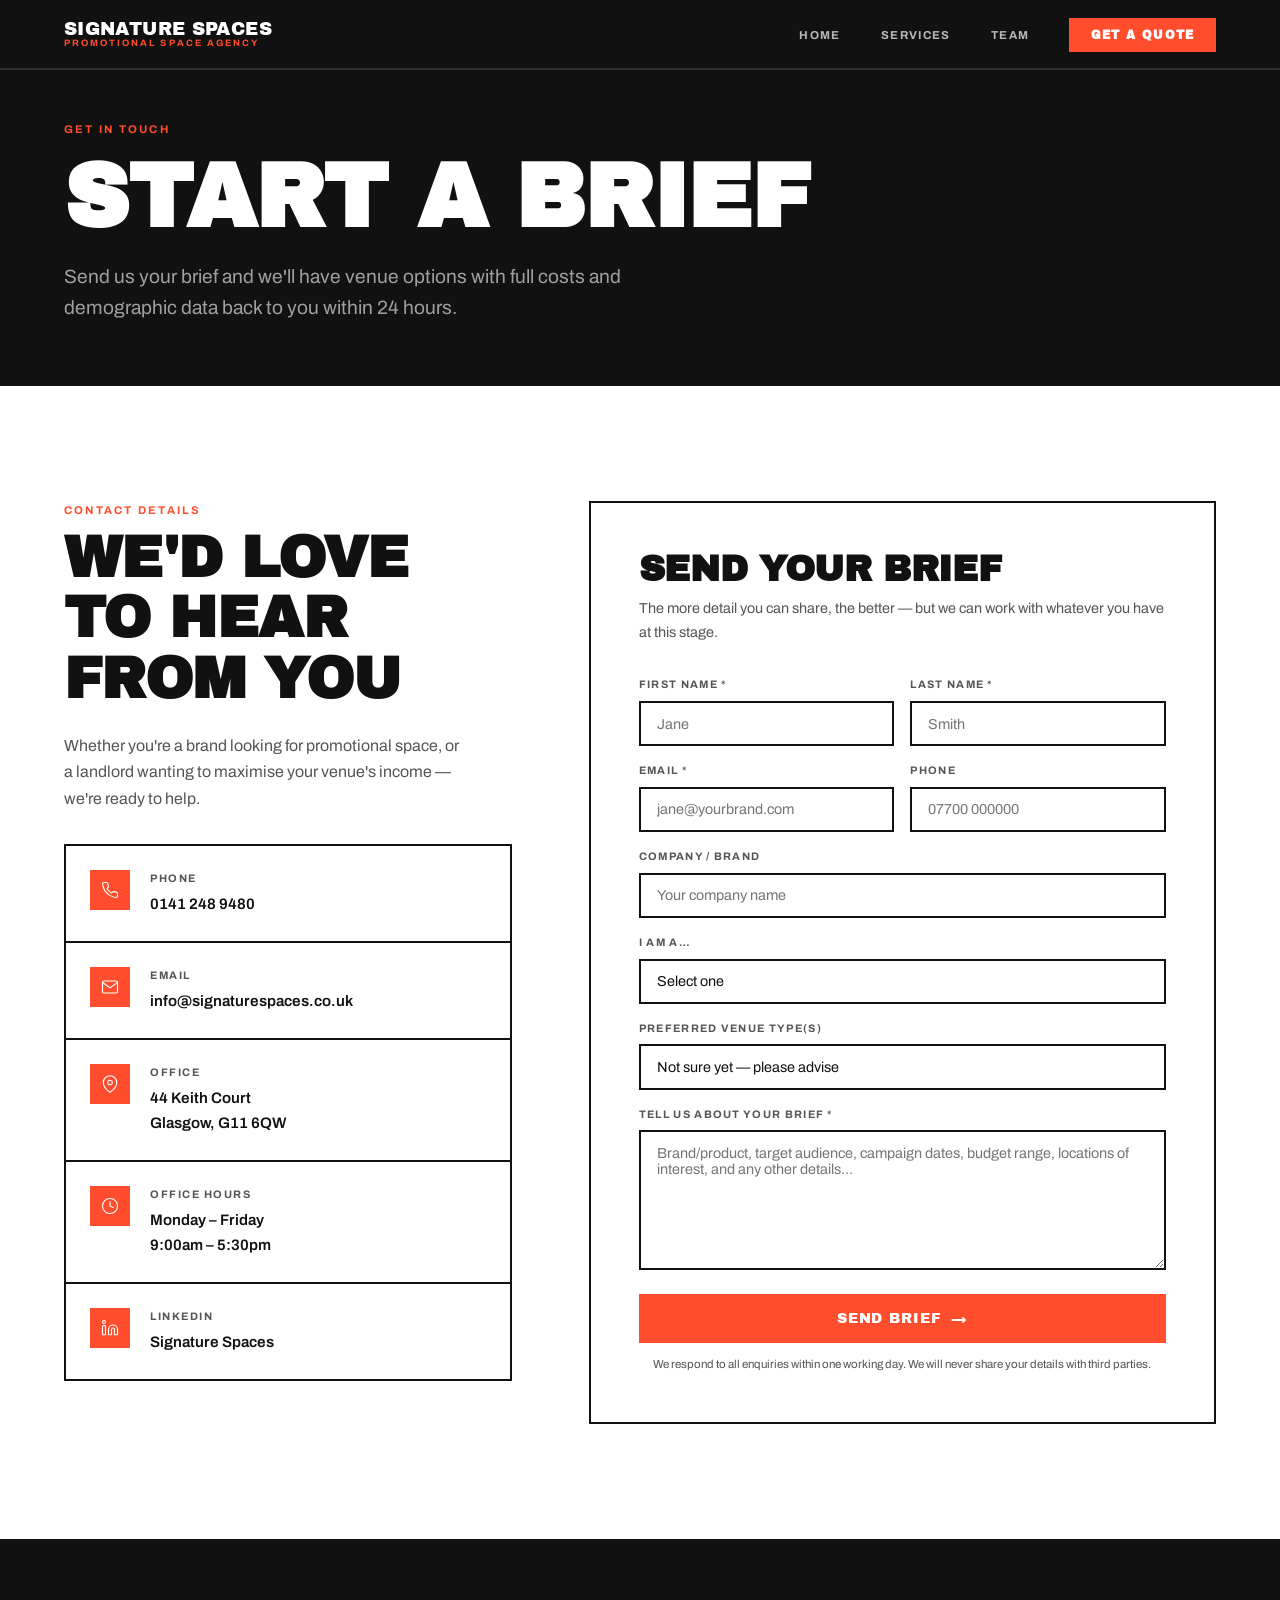
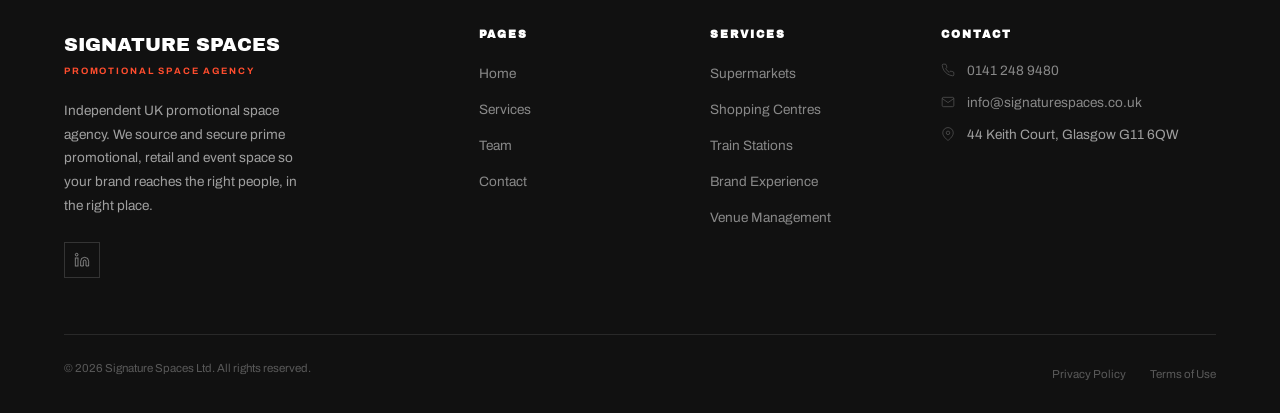
==== contact.html @ 1a8533eb "Complete rebuild: Signature Spaces promotional space agency Full rebuild from scratch with correct b" ====
<!DOCTYPE html>
<html lang="en">
<head>
  <meta charset="UTF-8" />
  <meta name="viewport" content="width=device-width, initial-scale=1.0" />
  <title>Contact — Signature Spaces</title>
  <meta name="description" content="Get in touch with Signature Spaces. Send us your brief and we'll have venue options back to you within 24 hours." />
  <link rel="preconnect" href="https://fonts.googleapis.com" />
  <link rel="preconnect" href="https://fonts.gstatic.com" crossorigin />
  <link href="https://fonts.googleapis.com/css2?family=Archivo+Black&family=Archivo:wght@400;500;600&family=Fraunces:ital,wght@1,300;1,400;1,500&display=swap" rel="stylesheet" />
  <link rel="stylesheet" href="assets/style.css" />
</head>
<body>

  <nav class="site-nav" id="site-nav">
    <div class="nav-inner">
      <a href="index.html" class="nav-logo">
        <span class="nav-logo-main">Signature Spaces</span>
        <span class="nav-logo-sub">Promotional Space Agency</span>
      </a>
      <ul class="nav-links">
        <li><a href="index.html">Home</a></li>
        <li><a href="services.html">Services</a></li>
        <li><a href="team.html">Team</a></li>
        <li><a href="contact.html" class="nav-cta-link">Get a Quote</a></li>
      </ul>
      <button class="nav-burger" id="nav-burger" aria-label="Open menu" aria-expanded="false">
        <span></span><span></span><span></span>
      </button>
    </div>
  </nav>
  <div class="nav-drawer" id="nav-drawer">
    <a href="index.html">Home</a>
    <a href="services.html">Services</a>
    <a href="team.html">Team</a>
    <a href="contact.html" class="drawer-cta">Get a Quote &rarr;</a>
  </div>

  <div class="page-header">
    <div class="container">
      <span class="label">Get in Touch</span>
      <h1>Start a Brief</h1>
      <p>Send us your brief and we'll have venue options with full costs and demographic data back to you within 24 hours.</p>
    </div>
  </div>

  <section class="section">
    <div class="container">
      <div class="contact-grid sr">

        <!-- Details -->
        <div>
          <p class="label" style="margin-bottom:0.5rem">Contact Details</p>
          <h2 style="margin-bottom:1.5rem">We'd Love to Hear from You</h2>
          <p style="color:var(--ink-soft);max-width:44ch">Whether you're a brand looking for promotional space, or a landlord wanting to maximise your venue's income &mdash; we're ready to help.</p>

          <div class="contact-details-block" style="margin-top:2rem">
            <div class="contact-detail-row">
              <div class="detail-icon-box">
                <svg viewBox="0 0 24 24" fill="none" stroke="currentColor" stroke-width="1.5" stroke-linecap="round" stroke-linejoin="round"><path d="M22 16.92v3a2 2 0 01-2.18 2 19.79 19.79 0 01-8.63-3.07 19.5 19.5 0 01-5.99-5.99 19.79 19.79 0 01-3.07-8.67A2 2 0 014.11 2h3a2 2 0 012 1.72c.127.96.361 1.903.7 2.81a2 2 0 01-.45 2.11L8.09 9.91a16 16 0 006 6l1.27-1.27a2 2 0 012.11-.45c.907.339 1.85.573 2.81.7A2 2 0 0122 16.92z"/></svg>
              </div>
              <div>
                <p class="detail-label">Phone</p>
                <p class="detail-value"><a href="tel:01412489480">0141 248 9480</a></p>
              </div>
            </div>
            <div class="contact-detail-row">
              <div class="detail-icon-box">
                <svg viewBox="0 0 24 24" fill="none" stroke="currentColor" stroke-width="1.5" stroke-linecap="round" stroke-linejoin="round"><path d="M4 4h16c1.1 0 2 .9 2 2v12c0 1.1-.9 2-2 2H4c-1.1 0-2-.9-2-2V6c0-1.1.9-2 2-2z"/><polyline points="22,6 12,13 2,6"/></svg>
              </div>
              <div>
                <p class="detail-label">Email</p>
                <p class="detail-value"><a href="mailto:info@signaturespaces.co.uk">info@signaturespaces.co.uk</a></p>
              </div>
            </div>
            <div class="contact-detail-row">
              <div class="detail-icon-box">
                <svg viewBox="0 0 24 24" fill="none" stroke="currentColor" stroke-width="1.5" stroke-linecap="round" stroke-linejoin="round"><path d="M21 10c0 7-9 13-9 13S3 17 3 10a9 9 0 0118 0z"/><circle cx="12" cy="10" r="3"/></svg>
              </div>
              <div>
                <p class="detail-label">Office</p>
                <p class="detail-value">44 Keith Court<br/>Glasgow, G11 6QW</p>
              </div>
            </div>
            <div class="contact-detail-row">
              <div class="detail-icon-box">
                <svg viewBox="0 0 24 24" fill="none" stroke="currentColor" stroke-width="1.5" stroke-linecap="round" stroke-linejoin="round"><circle cx="12" cy="12" r="10"/><polyline points="12 6 12 12 16 14"/></svg>
              </div>
              <div>
                <p class="detail-label">Office Hours</p>
                <p class="detail-value">Monday &ndash; Friday<br/>9:00am &ndash; 5:30pm</p>
              </div>
            </div>
            <div class="contact-detail-row">
              <div class="detail-icon-box">
                <svg viewBox="0 0 24 24" fill="none" stroke="currentColor" stroke-width="1.5" stroke-linecap="round" stroke-linejoin="round"><path d="M16 8a6 6 0 016 6v7h-4v-7a2 2 0 00-2-2 2 2 0 00-2 2v7h-4v-7a6 6 0 016-6z"/><rect x="2" y="9" width="4" height="12"/><circle cx="4" cy="4" r="2"/></svg>
              </div>
              <div>
                <p class="detail-label">LinkedIn</p>
                <p class="detail-value"><a href="https://www.linkedin.com/company/signature-spaces/" target="_blank" rel="noopener">Signature Spaces</a></p>
              </div>
            </div>
          </div>
        </div>

        <!-- Form -->
        <div class="contact-form-wrap sr sr-delay-1">
          <h2 style="font-size:clamp(1.5rem,3vw,2.25rem)">Send Your Brief</h2>
          <p>The more detail you can share, the better &mdash; but we can work with whatever you have at this stage.</p>

          <form id="contact-form" novalidate>
            <div class="form-row">
              <div class="form-group">
                <label for="first-name">First Name *</label>
                <input type="text" id="first-name" name="first_name" required placeholder="Jane" />
              </div>
              <div class="form-group">
                <label for="last-name">Last Name *</label>
                <input type="text" id="last-name" name="last_name" required placeholder="Smith" />
              </div>
            </div>
            <div class="form-row">
              <div class="form-group">
                <label for="email">Email *</label>
                <input type="email" id="email" name="email" required placeholder="jane@yourbrand.com" />
              </div>
              <div class="form-group">
                <label for="phone">Phone</label>
                <input type="tel" id="phone" name="phone" placeholder="07700 000000" />
              </div>
            </div>
            <div class="form-group full">
              <label for="company">Company / Brand</label>
              <input type="text" id="company" name="company" placeholder="Your company name" />
            </div>
            <div class="form-group full">
              <label for="enquiry-type">I am a&hellip;</label>
              <select id="enquiry-type" name="enquiry_type">
                <option value="">Select one</option>
                <option value="brand">Brand seeking promotional space</option>
                <option value="landlord">Landlord / asset manager with space to fill</option>
                <option value="agency">Agency working on behalf of a client</option>
                <option value="other">Other</option>
              </select>
            </div>
            <div class="form-group full">
              <label for="venue-type">Preferred Venue Type(s)</label>
              <select id="venue-type" name="venue_type">
                <option value="">Not sure yet &mdash; please advise</option>
                <option value="supermarket">Supermarkets (Asda)</option>
                <option value="shopping-centre">Shopping Centres</option>
                <option value="train-station">Train Stations</option>
                <option value="airport">Airports / Travel Hubs</option>
                <option value="town-centre">Town &amp; City Centres</option>
                <option value="garden-centre">Garden Centres</option>
                <option value="brand-experience">Brand Experience / Experiential</option>
                <option value="venue-management">Venue Management (landlord)</option>
              </select>
            </div>
            <div class="form-group full">
              <label for="message">Tell Us About Your Brief *</label>
              <textarea id="message" name="message" required placeholder="Brand/product, target audience, campaign dates, budget range, locations of interest, and any other details&hellip;"></textarea>
            </div>
            <div class="form-submit">
              <button type="submit" class="btn btn-red btn" style="font-size:0.9rem">Send Brief <span class="arrow">&rarr;</span></button>
              <p class="form-note">We respond to all enquiries within one working day. We will never share your details with third parties.</p>
            </div>
          </form>

          <div class="form-success" id="form-success">
            <h3>Brief Received &mdash; Thank You.</h3>
            <p>We'll review your brief and have venue options with costs and demographic detail back to you within 24 hours.</p>
          </div>
        </div>

      </div>
    </div>
  </section>

  <script src="assets/footer.js"></script>
  <script src="assets/main.js"></script>
</body>
</html>
---- assets/style.css ----
/* ============================================================
   SIGNATURE SPACES — Design System
   Editorial / Industrial
   ============================================================ */

/* ---- Tokens ---- */
:root {
  --accent:     #ff4d2e;
  --accent-dk:  #d93a1e;
  --ink:        #111111;
  --ink-mid:    #2a2a2a;
  --ink-soft:   #555555;
  --paper:      #f5f0e8;
  --paper-dk:   #ede7d8;
  --white:      #ffffff;
  --border:     2px solid var(--ink);
  --border-lt:  2px solid rgba(255,255,255,0.18);
  --shadow-hover: 4px 4px 0 var(--ink);
  --shadow-hover-red: 4px 4px 0 var(--accent);
  --radius:     0px;
  --trans:      0.22s ease;
  --ff-display: 'Archivo Black', 'Arial Black', sans-serif;
  --ff-serif:   'Fraunces', Georgia, serif;
  --ff-body:    'Archivo', system-ui, sans-serif;
}

/* ---- Reset ---- */
*, *::before, *::after { box-sizing: border-box; margin: 0; padding: 0; }
html { scroll-behavior: smooth; }
body {
  font-family: var(--ff-body);
  font-size: 1rem;
  line-height: 1.65;
  color: var(--ink);
  background: var(--white);
  -webkit-font-smoothing: antialiased;
}
img { display: block; max-width: 100%; }
a { color: inherit; text-decoration: none; }
ul { list-style: none; }
button { cursor: pointer; background: none; border: none; font-family: inherit; }

/* ---- Typography ---- */
h1, h2, h3, h4 { font-family: var(--ff-display); line-height: 1.05; text-transform: uppercase; letter-spacing: -0.01em; }
h1 { font-size: clamp(2.8rem, 7vw, 6.5rem); }
h2 { font-size: clamp(2rem, 4.5vw, 3.75rem); }
h3 { font-size: clamp(1.25rem, 2.5vw, 1.75rem); }
h4 { font-size: 0.875rem; letter-spacing: 0.14em; }

em, .serif { font-family: var(--ff-serif); font-style: italic; text-transform: none; font-weight: 400; letter-spacing: 0; }

.label {
  font-size: 0.7rem;
  font-weight: 700;
  letter-spacing: 0.2em;
  text-transform: uppercase;
  color: var(--accent);
}
.label--lt { color: rgba(255,255,255,0.5); }

p { margin-bottom: 1em; }
p:last-child { margin-bottom: 0; }

/* ---- Layout ---- */
.container { max-width: 1280px; margin: 0 auto; padding: 0 clamp(1.25rem, 5vw, 4rem); }
.section { padding: clamp(4.5rem, 9vw, 8rem) 0; }
.section--paper { background: var(--paper); }
.section--ink   { background: var(--ink); color: var(--white); }
.section--ink h1, .section--ink h2, .section--ink h3 { color: var(--white); }

.split { display: grid; grid-template-columns: 1fr 1fr; gap: clamp(2rem, 5vw, 5rem); align-items: center; }
.split--wide { grid-template-columns: 1.2fr 1fr; }
.split--flip  { direction: rtl; }
.split--flip > * { direction: ltr; }

/* ---- Buttons ---- */
.btn {
  display: inline-flex; align-items: center; gap: 0.6rem;
  padding: 0.85rem 2rem;
  font-family: var(--ff-display);
  font-size: 0.8rem;
  letter-spacing: 0.06em;
  text-transform: uppercase;
  border: var(--border);
  transition: box-shadow var(--trans), transform var(--trans), background var(--trans), color var(--trans);
  white-space: nowrap;
}
.btn:hover { box-shadow: var(--shadow-hover); transform: translate(-2px, -2px); }

.btn-red   { background: var(--accent);  color: var(--white); border-color: var(--accent); }
.btn-red:hover { background: var(--accent-dk); border-color: var(--accent-dk); box-shadow: 4px 4px 0 var(--ink); }

.btn-ink   { background: var(--ink);   color: var(--white); border-color: var(--ink); }
.btn-ink:hover { box-shadow: var(--shadow-hover-red); }

.btn-outline { background: transparent; color: var(--ink); }
.btn-outline-lt { background: transparent; color: var(--white); border: 2px solid rgba(255,255,255,0.5); }
.btn-outline-lt:hover { border-color: var(--white); box-shadow: 4px 4px 0 rgba(255,255,255,0.3); }

/* Arrow icon inside buttons */
.btn .arrow { font-size: 1.1em; transition: transform var(--trans); }
.btn:hover .arrow { transform: translateX(3px); }

/* ---- Image placeholder blocks ---- */
.ph {
  background: var(--paper-dk);
  border: var(--border);
  display: flex; align-items: center; justify-content: center;
  overflow: hidden;
  position: relative;
}
.ph img { width: 100%; height: 100%; object-fit: cover; }
.ph::after {
  content: attr(data-label);
  position: absolute;
  bottom: 0.75rem; left: 0.75rem;
  font-size: 0.65rem;
  font-weight: 700;
  letter-spacing: 0.14em;
  text-transform: uppercase;
  color: var(--ink-soft);
  background: rgba(255,255,255,0.7);
  padding: 0.25rem 0.5rem;
}
.ph img ~ *::after { display: none; } /* hide label when real img is present */

/* ============================================================
   NAV
   ============================================================ */
.site-nav {
  position: fixed; top: 0; left: 0; right: 0;
  z-index: 900;
  background: var(--ink);
  border-bottom: var(--border);
  border-bottom-color: rgba(255,255,255,0.12);
  transition: border-color var(--trans);
}
.site-nav.scrolled { border-bottom-color: var(--accent); }

.nav-inner {
  max-width: 1280px; margin: 0 auto;
  padding: 0 clamp(1.25rem, 5vw, 4rem);
  height: 68px;
  display: flex; align-items: center; justify-content: space-between;
}

.nav-logo {
  display: flex; flex-direction: column; gap: 0; line-height: 1;
  flex-shrink: 0;
}
.nav-logo-main {
  font-family: var(--ff-display);
  font-size: 1.15rem;
  color: var(--white);
  text-transform: uppercase;
  letter-spacing: 0.02em;
}
.nav-logo-sub {
  font-size: 0.58rem;
  letter-spacing: 0.22em;
  text-transform: uppercase;
  color: var(--accent);
  font-weight: 700;
}

.nav-links {
  display: flex; align-items: center; gap: 2.5rem;
}
.nav-links a {
  font-size: 0.72rem;
  font-weight: 700;
  letter-spacing: 0.12em;
  text-transform: uppercase;
  color: rgba(255,255,255,0.7);
  transition: color var(--trans);
  position: relative;
}
.nav-links a::after {
  content: '';
  position: absolute;
  left: 0; right: 0; bottom: -4px;
  height: 2px;
  background: var(--accent);
  transform: scaleX(0);
  transform-origin: left;
  transition: transform var(--trans);
}
.nav-links a:hover,
.nav-links a.active { color: var(--white); }
.nav-links a:hover::after,
.nav-links a.active::after { transform: scaleX(1); }

.nav-cta-link {
  background: var(--accent) !important;
  color: var(--white) !important;
  padding: 0.55rem 1.2rem;
  border: 2px solid var(--accent);
  font-family: var(--ff-display);
  font-size: 0.72rem;
  letter-spacing: 0.1em;
  text-transform: uppercase;
  transition: background var(--trans), box-shadow var(--trans), transform var(--trans) !important;
}
.nav-cta-link::after { display: none !important; }
.nav-cta-link:hover { background: var(--accent-dk) !important; box-shadow: 3px 3px 0 rgba(255,255,255,0.25) !important; transform: translate(-1px,-1px); }

.nav-burger { display: none; flex-direction: column; gap: 5px; padding: 6px; }
.nav-burger span { display: block; width: 22px; height: 2px; background: var(--white); transition: var(--trans); }
.nav-burger.open span:nth-child(1) { transform: rotate(45deg) translate(5px, 5px); }
.nav-burger.open span:nth-child(2) { opacity: 0; }
.nav-burger.open span:nth-child(3) { transform: rotate(-45deg) translate(5px, -5px); }

/* Mobile drawer */
.nav-drawer {
  position: fixed; top: 68px; right: 0; bottom: 0;
  width: min(340px, 100vw);
  background: var(--ink);
  border-left: var(--border);
  border-left-color: rgba(255,255,255,0.15);
  transform: translateX(100%);
  transition: transform 0.35s cubic-bezier(0.4,0,0.2,1);
  z-index: 899;
  display: flex; flex-direction: column;
  padding: 2.5rem 2rem;
  gap: 2rem;
  overflow-y: auto;
}
.nav-drawer.open { transform: translateX(0); }
.nav-drawer a {
  display: block;
  font-family: var(--ff-display);
  font-size: 1.6rem;
  text-transform: uppercase;
  color: rgba(255,255,255,0.75);
  border-bottom: 1px solid rgba(255,255,255,0.08);
  padding-bottom: 1.25rem;
  transition: color var(--trans);
}
.nav-drawer a:hover, .nav-drawer a.active { color: var(--white); }
.nav-drawer .drawer-cta { color: var(--accent) !important; }

/* ============================================================
   HERO
   ============================================================ */
.hero {
  min-height: 100svh;
  background: var(--ink);
  display: flex; flex-direction: column; justify-content: flex-end;
  padding-top: 68px;
  position: relative;
  overflow: hidden;
  border-bottom: var(--border);
}

.hero-bg {
  position: absolute; inset: 0;
  background-size: cover; background-position: center;
}
.hero-bg::after {
  content: '';
  position: absolute; inset: 0;
  background: linear-gradient(to top, rgba(10,8,6,0.9) 0%, rgba(10,8,6,0.4) 60%, rgba(10,8,6,0.25) 100%);
}

.hero-content {
  position: relative; z-index: 1;
  padding: clamp(3rem, 6vw, 5rem) 0;
}
.hero-content .container { display: grid; grid-template-columns: 1fr max-content; align-items: flex-end; gap: 3rem; }

.hero-title { color: var(--white); margin-bottom: 1.5rem; }
.hero-title em { color: var(--accent); }
.hero-sub { color: rgba(255,255,255,0.72); font-size: clamp(1rem, 1.8vw, 1.2rem); max-width: 52ch; margin-bottom: 2rem; }
.hero-actions { display: flex; gap: 1rem; flex-wrap: wrap; }

.hero-stat-stack {
  display: flex; flex-direction: column; gap: 1.5rem;
  flex-shrink: 0;
  border-left: var(--border); border-left-color: rgba(255,255,255,0.15);
  padding-left: 2rem;
}
.hero-stat { text-align: right; }
.hero-stat-num {
  display: block;
  font-family: var(--ff-display);
  font-size: clamp(2.5rem, 5vw, 4rem);
  color: var(--accent);
  line-height: 1;
}
.hero-stat-label {
  display: block;
  font-size: 0.7rem;
  font-weight: 700;
  letter-spacing: 0.15em;
  text-transform: uppercase;
  color: rgba(255,255,255,0.45);
  margin-top: 0.2rem;
}

/* ============================================================
   TICKER STRIP
   ============================================================ */
.ticker-wrap {
  background: var(--accent);
  border-top: var(--border); border-bottom: var(--border);
  overflow: hidden;
  padding: 0.7rem 0;
}
.ticker-track {
  display: flex;
  animation: ticker 28s linear infinite;
  white-space: nowrap;
}
.ticker-item {
  font-family: var(--ff-display);
  font-size: 0.8rem;
  letter-spacing: 0.1em;
  text-transform: uppercase;
  color: var(--white);
  padding: 0 2.5rem;
  flex-shrink: 0;
}
.ticker-item::before {
  content: '✦';
  margin-right: 2.5rem;
  opacity: 0.6;
}
@keyframes ticker {
  from { transform: translateX(0); }
  to   { transform: translateX(-50%); }
}

/* ============================================================
   INTRO / WHY US
   ============================================================ */
.intro-grid { display: grid; grid-template-columns: 1fr 1fr; gap: 0; border: var(--border); }
.intro-cell {
  padding: clamp(2rem, 4vw, 3.5rem);
  border-right: var(--border);
}
.intro-cell:last-child { border-right: none; }

.big-quote {
  font-family: var(--ff-serif);
  font-style: italic;
  font-size: clamp(1.5rem, 3vw, 2.25rem);
  line-height: 1.3;
  color: var(--ink);
  border-left: 4px solid var(--accent);
  padding-left: 1.5rem;
  margin: 1.5rem 0;
}

/* ============================================================
   SERVICES OVERVIEW
   ============================================================ */
.services-grid {
  display: grid;
  grid-template-columns: repeat(3, 1fr);
  border: var(--border);
}
.service-tile {
  padding: 2.25rem 2rem;
  border-right: var(--border);
  border-bottom: var(--border);
  transition: background var(--trans);
  position: relative;
  display: flex; flex-direction: column; gap: 0.75rem;
}
.service-tile:nth-child(3n) { border-right: none; }
.service-tile:nth-last-child(-n+3) { border-bottom: none; }
.service-tile:hover { background: var(--paper); }

.service-tile-num {
  font-family: var(--ff-display);
  font-size: 3.5rem;
  color: var(--paper-dk);
  line-height: 1;
  position: absolute; top: 1rem; right: 1.5rem;
}
.service-tile h3 { font-size: 1.1rem; position: relative; }
.service-tile p { font-size: 0.875rem; color: var(--ink-soft); flex: 1; position: relative; }
.service-tile .tile-link {
  font-size: 0.7rem; font-weight: 700; letter-spacing: 0.12em;
  text-transform: uppercase; color: var(--accent);
  display: inline-flex; align-items: center; gap: 0.4rem;
  transition: gap var(--trans);
  position: relative;
}
.service-tile:hover .tile-link { gap: 0.7rem; }

/* ============================================================
   VENUE TYPES / LOCATIONS GRID
   ============================================================ */
.venue-grid {
  display: grid;
  grid-template-columns: repeat(4, 1fr);
  gap: 1.5rem;
}
.venue-card {
  border: var(--border);
  display: flex; flex-direction: column;
  transition: box-shadow var(--trans), transform var(--trans);
}
.venue-card:hover { box-shadow: var(--shadow-hover); transform: translate(-2px,-2px); }

.venue-card-img.ph { height: 180px; }
.venue-card-body { padding: 1.25rem; flex: 1; display: flex; flex-direction: column; gap: 0.4rem; }
.venue-card-body h3 { font-size: 1rem; }
.venue-card-body p { font-size: 0.8rem; color: var(--ink-soft); flex: 1; margin: 0; }

/* ============================================================
   HOW IT WORKS (PROCESS)
   ============================================================ */
.process-steps { display: grid; grid-template-columns: repeat(4, 1fr); gap: 0; border: var(--border); }
.process-step {
  padding: 2.5rem 2rem;
  border-right: var(--border);
  position: relative;
}
.process-step:last-child { border-right: none; }
.process-step::before {
  content: '';
  position: absolute; top: 2.5rem; right: -1px;
  width: 10px; height: 10px;
  border-top: var(--border); border-right: var(--border);
  transform: rotate(45deg) translate(4px, -4px);
  background: var(--white);
}
.process-step:last-child::before { display: none; }
.process-num {
  font-family: var(--ff-display);
  font-size: 0.7rem;
  letter-spacing: 0.2em;
  color: var(--accent);
  margin-bottom: 1rem;
  display: block;
}
.process-step h3 { font-size: 1.05rem; margin-bottom: 0.75rem; }
.process-step p { font-size: 0.85rem; color: var(--ink-soft); }

/* ============================================================
   PARTNERS STRIP
   ============================================================ */
.partners-strip {
  border-top: var(--border); border-bottom: var(--border);
  padding: 2.5rem 0;
  background: var(--paper);
}
.partners-inner { display: flex; align-items: center; gap: 3rem; flex-wrap: wrap; }
.partners-label { font-size: 0.7rem; font-weight: 700; letter-spacing: 0.18em; text-transform: uppercase; color: var(--ink-soft); flex-shrink: 0; }
.partners-logos { display: flex; align-items: center; gap: 2.5rem; flex-wrap: wrap; }
.partner-item {
  font-family: var(--ff-display);
  font-size: 1.1rem;
  text-transform: uppercase;
  color: var(--ink-soft);
  letter-spacing: 0.04em;
  transition: color var(--trans);
}
.partner-item:hover { color: var(--ink); }
.partner-item.asda { color: #005B2D; font-size: 1.4rem; }

/* ============================================================
   STAT BAR
   ============================================================ */
.stat-bar {
  background: var(--accent);
  border-top: var(--border); border-bottom: var(--border);
}
.stat-bar-inner { display: grid; grid-template-columns: repeat(4, 1fr); }
.stat-bar-item {
  padding: 2.5rem 2rem;
  border-right: 2px solid rgba(255,255,255,0.25);
  text-align: center;
}
.stat-bar-item:last-child { border-right: none; }
.stat-bar-num {
  display: block;
  font-family: var(--ff-display);
  font-size: clamp(2.5rem, 4vw, 3.5rem);
  color: var(--white);
  line-height: 1;
}
.stat-bar-label {
  display: block;
  font-size: 0.68rem;
  font-weight: 700;
  letter-spacing: 0.16em;
  text-transform: uppercase;
  color: rgba(255,255,255,0.7);
  margin-top: 0.35rem;
}

/* ============================================================
   TESTIMONIALS
   ============================================================ */
.testimonial-grid { display: grid; grid-template-columns: repeat(3, 1fr); gap: 0; border: var(--border); }
.testimonial-card {
  padding: 2.5rem 2rem;
  border-right: var(--border);
  display: flex; flex-direction: column; gap: 1.25rem;
}
.testimonial-card:last-child { border-right: none; }
.testimonial-quote {
  font-family: var(--ff-serif);
  font-style: italic;
  font-size: 1.05rem;
  line-height: 1.6;
  flex: 1;
}
.testimonial-quote::before { content: '\201C'; font-size: 2rem; line-height: 0; vertical-align: -0.4em; color: var(--accent); margin-right: 0.2rem; }
.testimonial-cite { font-size: 0.75rem; font-weight: 700; letter-spacing: 0.1em; text-transform: uppercase; color: var(--ink-soft); }
.testimonial-cite strong { color: var(--ink); display: block; }

/* ============================================================
   CTA BAND
   ============================================================ */
.cta-band {
  background: var(--ink);
  border-top: var(--border); border-bottom: var(--border);
  padding: clamp(3.5rem, 7vw, 6rem) 0;
}
.cta-band-inner { display: flex; align-items: center; justify-content: space-between; gap: 2rem; flex-wrap: wrap; }
.cta-band h2 { color: var(--white); }
.cta-band h2 em { color: var(--accent); }
.cta-band p { color: rgba(255,255,255,0.6); margin-top: 0.5rem; font-size: 1.05rem; }

/* ============================================================
   SERVICES PAGE
   ============================================================ */
.service-block {
  border-bottom: var(--border);
  padding: clamp(4rem, 8vw, 6.5rem) 0;
}
.service-block:last-of-type { border-bottom: none; }
.service-block-label { margin-bottom: 0.5rem; }
.service-block h2 { margin-bottom: 1.5rem; }
.service-block p { color: var(--ink-soft); margin-bottom: 1.25rem; max-width: 62ch; }
.service-block p:last-of-type { margin-bottom: 2rem; }

.service-features {
  display: flex; flex-direction: column;
  border-top: var(--border);
  margin-bottom: 2rem;
}
.service-feature {
  display: flex; align-items: baseline; gap: 1rem;
  padding: 0.85rem 0;
  border-bottom: var(--border);
  font-size: 0.9rem;
}
.service-feature::before { content: '→'; color: var(--accent); font-weight: 700; flex-shrink: 0; }

.service-ph { height: clamp(260px, 38vw, 480px); }

/* ============================================================
   TEAM PAGE
   ============================================================ */
.team-grid { display: grid; grid-template-columns: repeat(2, 1fr); gap: 0; border: var(--border); }
.team-card {
  display: flex; gap: 0;
  border-right: var(--border);
}
.team-card:last-child { border-right: none; }
.team-card:nth-child(2n) { border-right: none; }

.team-photo.ph { width: 220px; flex-shrink: 0; }
.team-body { padding: 2.5rem; display: flex; flex-direction: column; gap: 1rem; border-left: var(--border); flex: 1; }
.team-name { font-size: clamp(1.5rem, 3vw, 2.25rem); line-height: 1.05; }
.team-role { font-size: 0.75rem; font-weight: 700; letter-spacing: 0.16em; text-transform: uppercase; color: var(--accent); }
.team-bio { font-size: 0.9rem; color: var(--ink-soft); line-height: 1.7; }

/* Values / why section (team page) */
.values-list { display: grid; grid-template-columns: repeat(3, 1fr); gap: 0; border: var(--border); }
.value-item {
  padding: 2.25rem 2rem;
  border-right: var(--border);
}
.value-item:last-child { border-right: none; }
.value-item h3 { font-size: 1rem; margin-bottom: 0.75rem; }
.value-item h3::before { content: '— '; color: var(--accent); }
.value-item p { font-size: 0.85rem; color: var(--ink-soft); margin: 0; }

/* ============================================================
   CONTACT PAGE
   ============================================================ */
.contact-grid { display: grid; grid-template-columns: 1fr 1.4fr; gap: clamp(3rem, 6vw, 6rem); align-items: start; }

.contact-details-block { display: flex; flex-direction: column; gap: 0; border: var(--border); }
.contact-detail-row {
  display: flex; align-items: flex-start; gap: 1.25rem;
  padding: 1.5rem;
  border-bottom: var(--border);
}
.contact-detail-row:last-child { border-bottom: none; }
.detail-icon-box {
  width: 40px; height: 40px; flex-shrink: 0;
  background: var(--accent);
  display: flex; align-items: center; justify-content: center;
}
.detail-icon-box svg { width: 18px; height: 18px; stroke: var(--white); }
.detail-label { font-size: 0.68rem; font-weight: 700; letter-spacing: 0.14em; text-transform: uppercase; color: var(--ink-soft); margin-bottom: 0.25rem; }
.detail-value { font-size: 0.95rem; font-weight: 600; color: var(--ink); }
.detail-value a { transition: color var(--trans); }
.detail-value a:hover { color: var(--accent); }

/* Form */
.contact-form-wrap {
  border: var(--border);
  padding: clamp(2rem, 4vw, 3rem);
}
.contact-form-wrap h2 { margin-bottom: 0.5rem; }
.contact-form-wrap > p { color: var(--ink-soft); margin-bottom: 2rem; font-size: 0.9rem; }

.form-row { display: grid; grid-template-columns: 1fr 1fr; gap: 1rem; }
.form-group { display: flex; flex-direction: column; gap: 0.4rem; margin-bottom: 1rem; }
.form-group.full { grid-column: span 2; }

label { font-size: 0.68rem; font-weight: 700; letter-spacing: 0.12em; text-transform: uppercase; color: var(--ink-soft); }
input, select, textarea {
  width: 100%;
  padding: 0.8rem 1rem;
  font-family: var(--ff-body);
  font-size: 0.9rem;
  color: var(--ink);
  background: var(--white);
  border: var(--border);
  outline: none;
  transition: border-color var(--trans), box-shadow var(--trans);
  -webkit-appearance: none;
}
input:focus, select:focus, textarea:focus {
  border-color: var(--accent);
  box-shadow: 3px 3px 0 var(--accent);
}
textarea { resize: vertical; min-height: 140px; }
select { cursor: pointer; }
.form-submit { margin-top: 1.5rem; }
.form-submit .btn { width: 100%; justify-content: center; }
.form-note { font-size: 0.72rem; color: var(--ink-soft); margin-top: 0.75rem; text-align: center; }

.form-success { display: none; text-align: center; padding: 3rem 1rem; }
.form-success.show { display: block; }
.form-success h3 { margin-bottom: 0.75rem; }
.form-success p { color: var(--ink-soft); }

/* ============================================================
   FOOTER (injected by footer.js)
   ============================================================ */
.site-footer {
  background: var(--ink);
  border-top: var(--border);
  padding: clamp(3.5rem, 7vw, 5.5rem) 0 0;
  color: rgba(255,255,255,0.6);
}
.footer-grid { display: grid; grid-template-columns: 2fr 1fr 1fr 1.5fr; gap: 3rem; padding-bottom: 3.5rem; border-bottom: 1px solid rgba(255,255,255,0.1); }

.footer-logo-main { font-family: var(--ff-display); font-size: 1.2rem; color: var(--white); text-transform: uppercase; display: block; margin-bottom: 0.2rem; }
.footer-logo-sub  { font-size: 0.58rem; letter-spacing: 0.2em; text-transform: uppercase; color: var(--accent); font-weight: 700; display: block; margin-bottom: 1.25rem; }
.footer-brand p { font-size: 0.85rem; line-height: 1.75; max-width: 30ch; margin-bottom: 1.5rem; }

.footer-social { display: flex; gap: 0.75rem; }
.footer-social a {
  width: 36px; height: 36px;
  border: 1px solid rgba(255,255,255,0.15);
  display: flex; align-items: center; justify-content: center;
  color: rgba(255,255,255,0.45);
  transition: border-color var(--trans), color var(--trans), background var(--trans);
}
.footer-social a:hover { border-color: var(--accent); color: var(--white); background: var(--accent); }
.footer-social svg { width: 16px; height: 16px; }

.footer-col h4 { font-size: 0.68rem; font-weight: 700; letter-spacing: 0.18em; text-transform: uppercase; color: var(--white); margin-bottom: 1.25rem; }
.footer-col ul li { margin-bottom: 0.6rem; }
.footer-col ul a { font-size: 0.85rem; color: rgba(255,255,255,0.5); transition: color var(--trans); }
.footer-col ul a:hover { color: var(--white); }

.footer-contact-list li { display: flex; align-items: flex-start; gap: 0.75rem; margin-bottom: 0.85rem; font-size: 0.85rem; }
.footer-contact-list svg { width: 14px; height: 14px; flex-shrink: 0; margin-top: 3px; opacity: 0.4; }
.footer-contact-list a { color: rgba(255,255,255,0.5); transition: color var(--trans); }
.footer-contact-list a:hover { color: var(--accent); }

.footer-bottom { display: flex; align-items: center; justify-content: space-between; padding: 1.5rem 0; font-size: 0.72rem; color: rgba(255,255,255,0.3); }
.footer-legal { display: flex; gap: 1.5rem; }
.footer-legal a { transition: color var(--trans); }
.footer-legal a:hover { color: rgba(255,255,255,0.6); }

/* ============================================================
   PAGE HEADER (inner pages)
   ============================================================ */
.page-header {
  padding: 120px 0 60px;
  background: var(--ink);
  border-bottom: var(--border);
}
.page-header .label { margin-bottom: 0.75rem; display: block; }
.page-header h1 { color: var(--white); }
.page-header p { color: rgba(255,255,255,0.6); font-size: clamp(1rem, 1.8vw, 1.2rem); max-width: 60ch; margin-top: 1rem; }

/* ============================================================
   SCROLL REVEAL
   ============================================================ */
.sr {
  opacity: 0;
  transform: translateY(28px);
  transition: opacity 0.6s ease, transform 0.6s ease;
}
.sr.sr-delay-1 { transition-delay: 0.1s; }
.sr.sr-delay-2 { transition-delay: 0.2s; }
.sr.sr-delay-3 { transition-delay: 0.3s; }
.sr.sr-delay-4 { transition-delay: 0.4s; }
.sr.visible { opacity: 1; transform: none; }

/* ============================================================
   RESPONSIVE
   ============================================================ */
@media (max-width: 1100px) {
  .services-grid { grid-template-columns: repeat(2, 1fr); }
  .service-tile:nth-child(3n) { border-right: var(--border); }
  .service-tile:nth-child(2n) { border-right: none; }
  .service-tile:nth-last-child(-n+3) { border-bottom: var(--border); }
  .service-tile:nth-last-child(-n+2) { border-bottom: none; }
  .venue-grid { grid-template-columns: repeat(2, 1fr); }
  .footer-grid { grid-template-columns: 1fr 1fr; gap: 2rem; }
  .contact-grid { grid-template-columns: 1fr; }
}

@media (max-width: 900px) {
  .split, .split--wide { grid-template-columns: 1fr; }
  .split--flip { direction: ltr; }
  .hero-content .container { grid-template-columns: 1fr; }
  .hero-stat-stack { flex-direction: row; border-left: none; border-top: var(--border); border-top-color: rgba(255,255,255,0.15); padding-left: 0; padding-top: 1.5rem; }
  .process-steps { grid-template-columns: 1fr 1fr; }
  .process-step:nth-child(2n) { border-right: none; }
  .process-step:nth-child(1), .process-step:nth-child(2) { border-bottom: var(--border); }
  .process-step::before { display: none; }
  .testimonial-grid { grid-template-columns: 1fr; }
  .testimonial-card { border-right: none; border-bottom: var(--border); }
  .testimonial-card:last-child { border-bottom: none; }
  .stat-bar-inner { grid-template-columns: repeat(2, 1fr); }
  .stat-bar-item:nth-child(2) { border-right: none; }
  .stat-bar-item:nth-child(1), .stat-bar-item:nth-child(2) { border-bottom: 2px solid rgba(255,255,255,0.25); }
  .intro-grid { grid-template-columns: 1fr; }
  .intro-cell { border-right: none; border-bottom: var(--border); }
  .intro-cell:last-child { border-bottom: none; }
  .team-grid { grid-template-columns: 1fr; }
  .team-card { border-right: none; border-bottom: var(--border); }
  .team-card:last-child { border-bottom: none; }
  .values-list { grid-template-columns: 1fr; }
  .value-item { border-right: none; border-bottom: var(--border); }
  .value-item:last-child { border-bottom: none; }
}

@media (max-width: 720px) {
  .nav-links { display: none; }
  .nav-burger { display: flex; }
  .services-grid { grid-template-columns: 1fr; }
  .service-tile { border-right: none !important; }
  .venue-grid { grid-template-columns: 1fr; }
  .process-steps { grid-template-columns: 1fr; }
  .process-step { border-right: none; border-bottom: var(--border); }
  .process-step:last-child { border-bottom: none; }
  .stat-bar-inner { grid-template-columns: 1fr 1fr; }
  .footer-grid { grid-template-columns: 1fr; }
  .footer-bottom { flex-direction: column; gap: 0.75rem; text-align: center; }
  .cta-band-inner { flex-direction: column; }
  .form-row { grid-template-columns: 1fr; }
  .form-group.full { grid-column: span 1; }
  .hero-actions { flex-direction: column; }
  .team-card { flex-direction: column; }
  .team-photo.ph { width: 100%; height: 240px; }
}
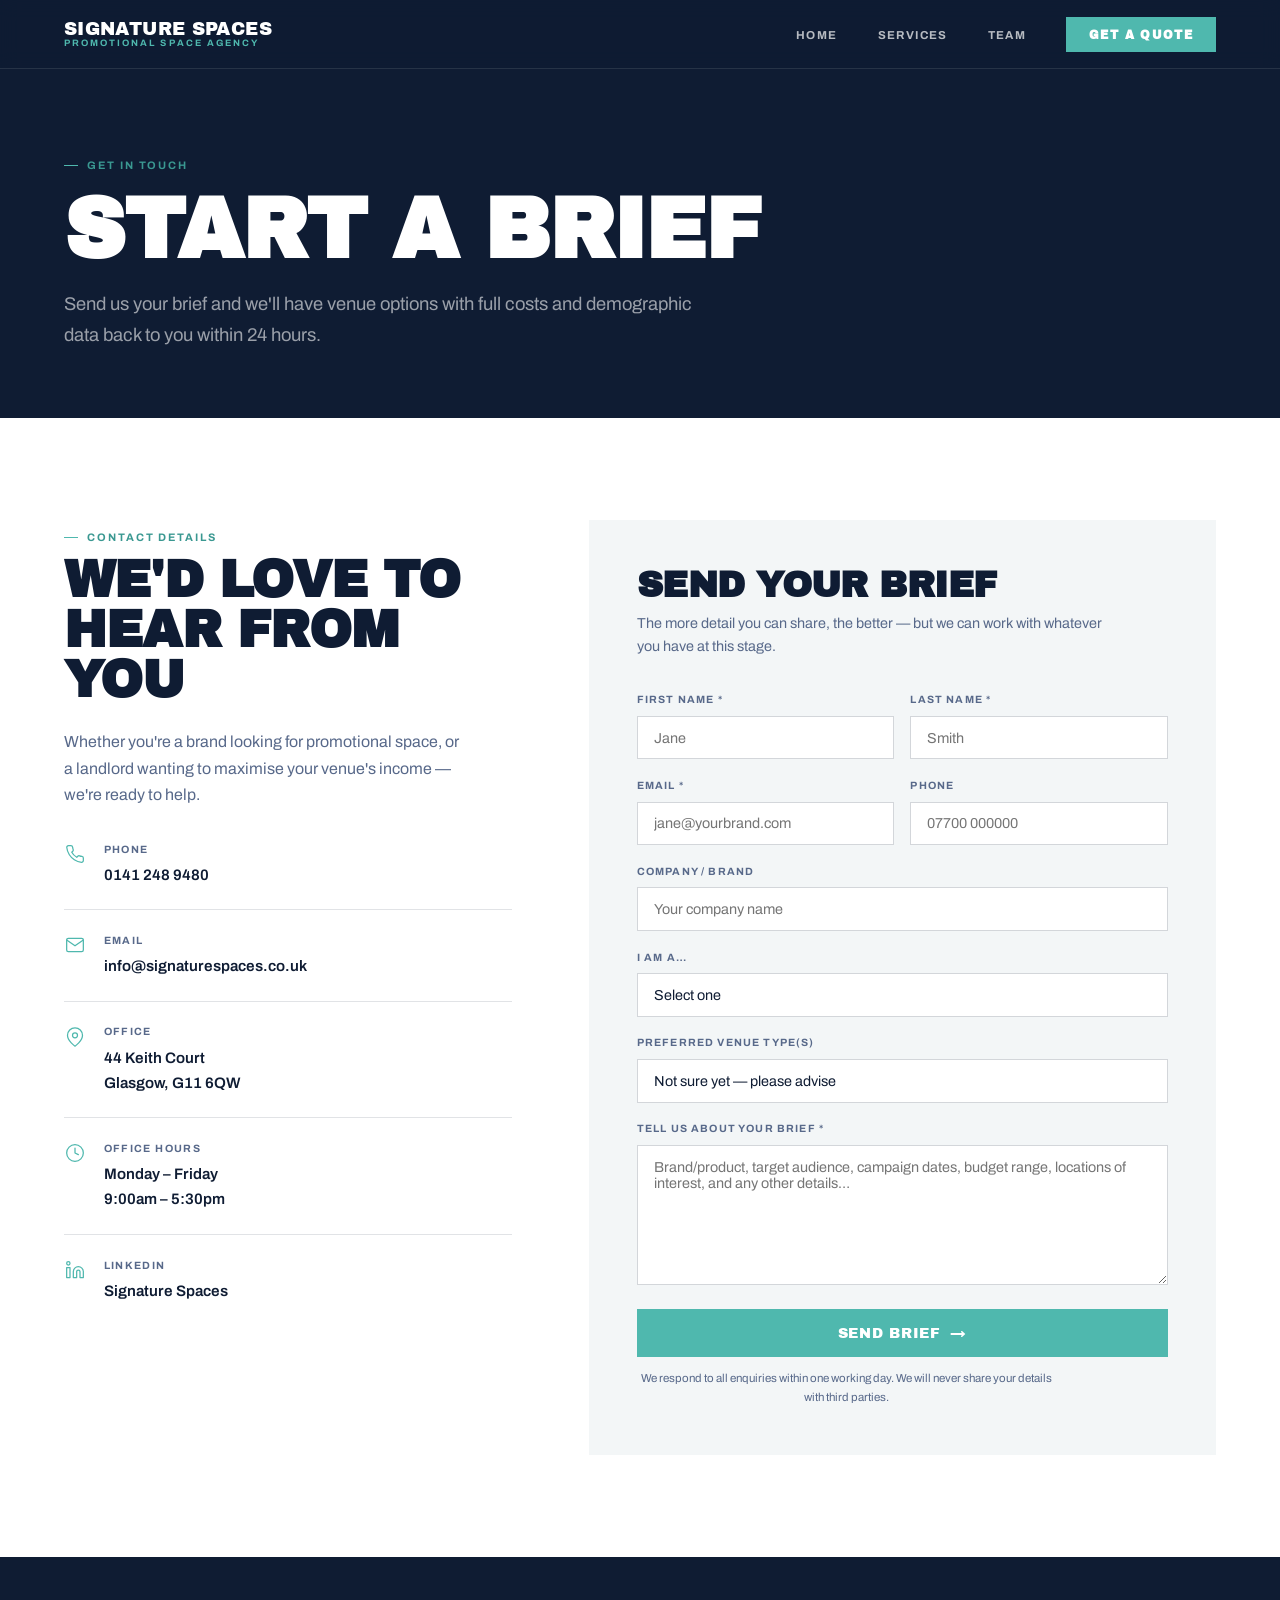
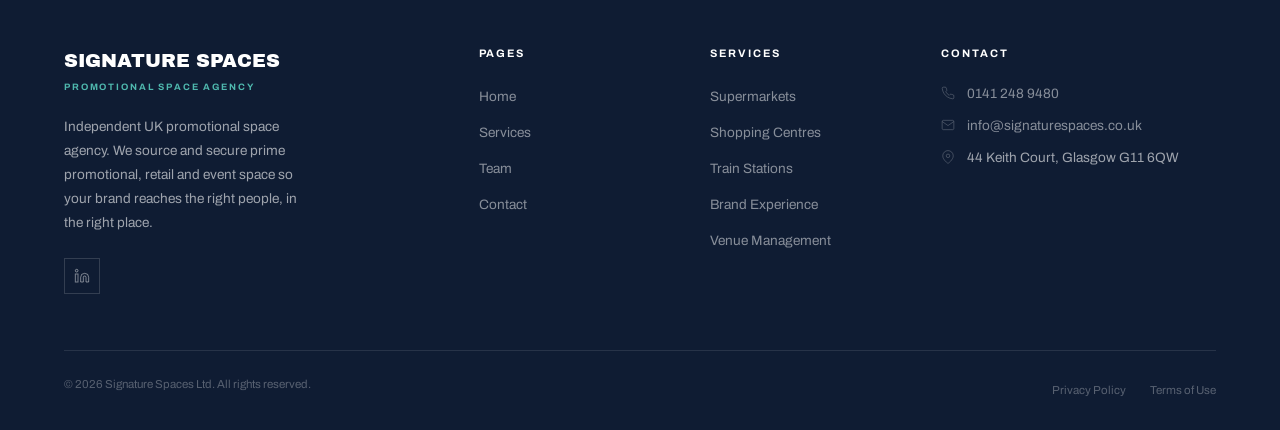
==== commit 0576eaa0: "Elevate visual design to feel art-directed rather than templated Fix two real bugs first: the scroll" ====
--- a/contact.html
+++ b/contact.html
@@ -35,6 +35,7 @@
     <a href="team.html">Team</a>
     <a href="contact.html" class="drawer-cta">Get a Quote &rarr;</a>
   </div>
+  <div class="nav-scrim" id="nav-scrim"></div>
 
   <div class="page-header">
     <div class="container">
--- a/assets/style.css
+++ b/assets/style.css
@@ -5,20 +5,25 @@
 
 /* ---- Tokens ---- */
 :root {
-  --accent:     #ff4d2e;
-  --accent-dk:  #d93a1e;
-  --ink:        #111111;
-  --ink-mid:    #2a2a2a;
-  --ink-soft:   #555555;
-  --paper:      #f5f0e8;
-  --paper-dk:   #ede7d8;
+  --accent:     #4fb8ae;
+  --accent-dk:  #3a9891;
+  --ink:        #0f1c33;
+  --ink-mid:    #1a2c4a;
+  --ink-soft:   #58698a;
+  --paper:      #f3f6f7;
+  --paper-dk:   #e6edee;
   --white:      #ffffff;
+  --hairline:   1px solid rgba(15,28,51,0.12);
+  --hairline-lt: 1px solid rgba(255,255,255,0.14);
   --border:     2px solid var(--ink);
   --border-lt:  2px solid rgba(255,255,255,0.18);
-  --shadow-hover: 4px 4px 0 var(--ink);
-  --shadow-hover-red: 4px 4px 0 var(--accent);
-  --radius:     0px;
-  --trans:      0.22s ease;
+  --shadow-sm:  0 1px 2px rgba(15,28,51,0.06);
+  --shadow-md:  0 12px 28px -10px rgba(15,28,51,0.28);
+  --shadow-lg:  0 24px 48px -16px rgba(15,28,51,0.32);
+  --radius:     2px;
+  --radius-sm:  1px;
+  --trans:      0.18s cubic-bezier(0.4, 0, 0.2, 1);
+  --trans-slow: 0.4s cubic-bezier(0.16, 1, 0.3, 1);
   --ff-display: 'Archivo Black', 'Arial Black', sans-serif;
   --ff-serif:   'Fraunces', Georgia, serif;
   --ff-body:    'Archivo', system-ui, sans-serif;
@@ -27,6 +32,9 @@
 /* ---- Reset ---- */
 *, *::before, *::after { box-sizing: border-box; margin: 0; padding: 0; }
 html { scroll-behavior: smooth; }
+@media (prefers-reduced-motion: reduce) {
+  html { scroll-behavior: auto; }
+}
 body {
   font-family: var(--ff-body);
   font-size: 1rem;
@@ -40,89 +48,111 @@
 ul { list-style: none; }
 button { cursor: pointer; background: none; border: none; font-family: inherit; }
 
-/* ---- Typography ---- */
-h1, h2, h3, h4 { font-family: var(--ff-display); line-height: 1.05; text-transform: uppercase; letter-spacing: -0.01em; }
-h1 { font-size: clamp(2.8rem, 7vw, 6.5rem); }
-h2 { font-size: clamp(2rem, 4.5vw, 3.75rem); }
-h3 { font-size: clamp(1.25rem, 2.5vw, 1.75rem); }
-h4 { font-size: 0.875rem; letter-spacing: 0.14em; }
+/* ---- Typography ----
+   Two registers, used deliberately: Archivo Black + uppercase for big
+   declarative statements (h1/h2, nav, buttons, labels); Archivo (body)
+   at heavier weight for anything meant to be read at speed (h3, card
+   titles) so hierarchy comes from voice, not just size. */
+h1, h2 { font-family: var(--ff-display); line-height: 0.98; text-transform: uppercase; letter-spacing: -0.015em; }
+h3 { font-family: var(--ff-body); font-weight: 700; line-height: 1.22; letter-spacing: -0.01em; }
+h4 { font-family: var(--ff-body); font-weight: 700; font-size: 0.8rem; letter-spacing: 0.1em; text-transform: uppercase; }
+h1 { font-size: clamp(2.75rem, 6.6vw, 6.25rem); }
+h2 { font-size: clamp(1.9rem, 4vw, 3.4rem); }
+h3 { font-size: clamp(1.25rem, 2.2vw, 1.6rem); }
 
 em, .serif { font-family: var(--ff-serif); font-style: italic; text-transform: none; font-weight: 400; letter-spacing: 0; }
 
 .label {
-  font-size: 0.7rem;
+  display: inline-flex;
+  align-items: center;
+  gap: 0.55rem;
+  font-size: 0.68rem;
   font-weight: 700;
-  letter-spacing: 0.2em;
-  text-transform: uppercase;
-  color: var(--accent);
-}
-.label--lt { color: rgba(255,255,255,0.5); }
-
-p { margin-bottom: 1em; }
+  letter-spacing: 0.18em;
+  text-transform: uppercase;
+  color: var(--accent-dk);
+}
+.label::before {
+  content: '';
+  width: 14px; height: 1px;
+  background: var(--accent);
+  flex-shrink: 0;
+}
+.label--lt { color: rgba(255,255,255,0.62); }
+.label--lt::before { background: rgba(255,255,255,0.4); }
+.label--center { justify-content: center; }
+
+p { margin-bottom: 1em; max-width: 60ch; }
 p:last-child { margin-bottom: 0; }
 
 /* ---- Layout ---- */
 .container { max-width: 1280px; margin: 0 auto; padding: 0 clamp(1.25rem, 5vw, 4rem); }
-.section { padding: clamp(4.5rem, 9vw, 8rem) 0; }
+.section { padding: clamp(4rem, 8vw, 7rem) 0; }
+.section--tight { padding: clamp(2.5rem, 5vw, 4rem) 0; }
 .section--paper { background: var(--paper); }
-.section--ink   { background: var(--ink); color: var(--white); }
+.section--ink   { background: var(--ink); color: rgba(255,255,255,0.82); }
 .section--ink h1, .section--ink h2, .section--ink h3 { color: var(--white); }
+
+.section-head {
+  display: flex; align-items: flex-end; justify-content: space-between;
+  flex-wrap: wrap; gap: 1.5rem;
+  margin-bottom: clamp(2.5rem, 5vw, 4rem);
+}
+.section-head h2 { margin-top: 0.6rem; }
+.section-head .btn { flex-shrink: 0; }
 
 .split { display: grid; grid-template-columns: 1fr 1fr; gap: clamp(2rem, 5vw, 5rem); align-items: center; }
 .split--wide { grid-template-columns: 1.2fr 1fr; }
 .split--flip  { direction: rtl; }
 .split--flip > * { direction: ltr; }
 
-/* ---- Buttons ---- */
+/* ---- Buttons ----
+   One consistent motion: a small lift plus a soft, colour-matched shadow.
+   No hard offset shadows — the lift alone reads as intentional and quiet. */
 .btn {
   display: inline-flex; align-items: center; gap: 0.6rem;
-  padding: 0.85rem 2rem;
+  padding: 0.85rem 1.9rem;
   font-family: var(--ff-display);
-  font-size: 0.8rem;
-  letter-spacing: 0.06em;
-  text-transform: uppercase;
-  border: var(--border);
-  transition: box-shadow var(--trans), transform var(--trans), background var(--trans), color var(--trans);
+  font-size: 0.78rem;
+  letter-spacing: 0.05em;
+  text-transform: uppercase;
+  border: 2px solid transparent;
+  transition: transform var(--trans), box-shadow var(--trans), background-color var(--trans), border-color var(--trans), color var(--trans);
   white-space: nowrap;
 }
-.btn:hover { box-shadow: var(--shadow-hover); transform: translate(-2px, -2px); }
+.btn:active { transform: translateY(0); box-shadow: none; }
 
 .btn-red   { background: var(--accent);  color: var(--white); border-color: var(--accent); }
-.btn-red:hover { background: var(--accent-dk); border-color: var(--accent-dk); box-shadow: 4px 4px 0 var(--ink); }
+.btn-red:hover { background: var(--accent-dk); border-color: var(--accent-dk); transform: translateY(-2px); box-shadow: 0 14px 28px -10px rgba(58,152,145,0.55); }
 
 .btn-ink   { background: var(--ink);   color: var(--white); border-color: var(--ink); }
-.btn-ink:hover { box-shadow: var(--shadow-hover-red); }
-
-.btn-outline { background: transparent; color: var(--ink); }
-.btn-outline-lt { background: transparent; color: var(--white); border: 2px solid rgba(255,255,255,0.5); }
-.btn-outline-lt:hover { border-color: var(--white); box-shadow: 4px 4px 0 rgba(255,255,255,0.3); }
+.btn-ink:hover { background: var(--ink-mid); border-color: var(--ink-mid); transform: translateY(-2px); box-shadow: var(--shadow-md); }
+
+.btn-outline { background: transparent; color: var(--ink); border-color: rgba(15,28,51,0.22); }
+.btn-outline:hover { border-color: var(--ink); transform: translateY(-2px); box-shadow: var(--shadow-sm); }
+
+.btn-outline-lt { background: transparent; color: var(--white); border-color: rgba(255,255,255,0.35); }
+.btn-outline-lt:hover { border-color: var(--white); background: rgba(255,255,255,0.06); transform: translateY(-2px); }
 
 /* Arrow icon inside buttons */
-.btn .arrow { font-size: 1.1em; transition: transform var(--trans); }
+.btn .arrow { font-size: 1.1em; transition: transform 0.2s ease; }
 .btn:hover .arrow { transform: translateX(3px); }
 
-/* ---- Image placeholder blocks ---- */
+/* ---- Image frames ---- */
 .ph {
   background: var(--paper-dk);
-  border: var(--border);
   display: flex; align-items: center; justify-content: center;
   overflow: hidden;
   position: relative;
 }
-.ph img { width: 100%; height: 100%; object-fit: cover; }
-.ph::after {
-  content: attr(data-label);
-  position: absolute;
-  bottom: 0.75rem; left: 0.75rem;
-  font-size: 0.65rem;
-  font-weight: 700;
-  letter-spacing: 0.14em;
-  text-transform: uppercase;
-  color: var(--ink-soft);
-  background: rgba(255,255,255,0.7);
-  padding: 0.25rem 0.5rem;
-}
-.ph img ~ *::after { display: none; } /* hide label when real img is present */
+.ph img {
+  width: 100%; height: 100%; object-fit: cover;
+  transition: transform 0.6s cubic-bezier(0.22, 0.61, 0.36, 1);
+}
+.ph:hover img { transform: scale(1.035); }
+@media (prefers-reduced-motion: reduce) {
+  .ph img { transition: none; }
+}
 
 /* ============================================================
    NAV
@@ -130,12 +160,16 @@
 .site-nav {
   position: fixed; top: 0; left: 0; right: 0;
   z-index: 900;
-  background: var(--ink);
-  border-bottom: var(--border);
-  border-bottom-color: rgba(255,255,255,0.12);
-  transition: border-color var(--trans);
-}
-.site-nav.scrolled { border-bottom-color: var(--accent); }
+  background: rgba(15,28,51,0.72);
+  backdrop-filter: blur(10px);
+  -webkit-backdrop-filter: blur(10px);
+  border-bottom: 1px solid rgba(255,255,255,0.1);
+  transition: background-color var(--trans-slow), border-color var(--trans-slow);
+}
+.site-nav.scrolled {
+  background: rgba(15,28,51,0.97);
+  border-bottom-color: rgba(255,255,255,0.08);
+}
 
 .nav-inner {
   max-width: 1280px; margin: 0 auto;
@@ -193,431 +227,484 @@
 .nav-cta-link {
   background: var(--accent) !important;
   color: var(--white) !important;
-  padding: 0.55rem 1.2rem;
+  padding: 0.6rem 1.3rem;
   border: 2px solid var(--accent);
   font-family: var(--ff-display);
-  font-size: 0.72rem;
-  letter-spacing: 0.1em;
-  text-transform: uppercase;
-  transition: background var(--trans), box-shadow var(--trans), transform var(--trans) !important;
+  font-size: 0.7rem;
+  letter-spacing: 0.08em;
+  text-transform: uppercase;
+  transition: background-color var(--trans), transform var(--trans), box-shadow var(--trans) !important;
 }
 .nav-cta-link::after { display: none !important; }
-.nav-cta-link:hover { background: var(--accent-dk) !important; box-shadow: 3px 3px 0 rgba(255,255,255,0.25) !important; transform: translate(-1px,-1px); }
+.nav-cta-link:hover { background: var(--accent-dk) !important; border-color: var(--accent-dk) !important; transform: translateY(-1px); box-shadow: 0 10px 20px -8px rgba(58,152,145,0.6) !important; }
 
 .nav-burger { display: none; flex-direction: column; gap: 5px; padding: 6px; }
-.nav-burger span { display: block; width: 22px; height: 2px; background: var(--white); transition: var(--trans); }
+.nav-burger span { display: block; width: 22px; height: 2px; background: var(--white); transition: transform 0.25s ease, opacity 0.25s ease; }
 .nav-burger.open span:nth-child(1) { transform: rotate(45deg) translate(5px, 5px); }
 .nav-burger.open span:nth-child(2) { opacity: 0; }
 .nav-burger.open span:nth-child(3) { transform: rotate(-45deg) translate(5px, -5px); }
 
 /* Mobile drawer */
 .nav-drawer {
-  position: fixed; top: 68px; right: 0; bottom: 0;
+  position: fixed; top: 0; right: 0; bottom: 0;
   width: min(340px, 100vw);
   background: var(--ink);
-  border-left: var(--border);
-  border-left-color: rgba(255,255,255,0.15);
   transform: translateX(100%);
-  transition: transform 0.35s cubic-bezier(0.4,0,0.2,1);
+  transition: transform 0.4s cubic-bezier(0.16, 1, 0.3, 1);
   z-index: 899;
   display: flex; flex-direction: column;
-  padding: 2.5rem 2rem;
-  gap: 2rem;
+  padding: 6.5rem 2.25rem 2.5rem;
+  gap: 0;
   overflow-y: auto;
 }
 .nav-drawer.open { transform: translateX(0); }
 .nav-drawer a {
   display: block;
   font-family: var(--ff-display);
-  font-size: 1.6rem;
-  text-transform: uppercase;
-  color: rgba(255,255,255,0.75);
+  font-size: 1.5rem;
+  text-transform: uppercase;
+  color: rgba(255,255,255,0.72);
   border-bottom: 1px solid rgba(255,255,255,0.08);
-  padding-bottom: 1.25rem;
-  transition: color var(--trans);
-}
-.nav-drawer a:hover, .nav-drawer a.active { color: var(--white); }
+  padding: 1.15rem 0;
+  transition: color var(--trans), padding-left var(--trans), opacity 0.35s ease, transform 0.35s ease;
+  opacity: 0;
+  transform: translateX(12px);
+}
+.nav-drawer.open a { opacity: 1; transform: translateX(0); }
+.nav-drawer.open a:nth-child(1) { transition-delay: 0.05s; }
+.nav-drawer.open a:nth-child(2) { transition-delay: 0.09s; }
+.nav-drawer.open a:nth-child(3) { transition-delay: 0.13s; }
+.nav-drawer.open a:nth-child(4) { transition-delay: 0.17s; }
+.nav-drawer a:hover, .nav-drawer a.active { color: var(--white); padding-left: 0.4rem; }
 .nav-drawer .drawer-cta { color: var(--accent) !important; }
 
+.nav-scrim {
+  position: fixed; inset: 0;
+  background: rgba(8,14,26,0.5);
+  opacity: 0; visibility: hidden;
+  transition: opacity var(--trans-slow);
+  z-index: 898;
+}
+.nav-scrim.open { opacity: 1; visibility: visible; }
+
 /* ============================================================
    HERO
    ============================================================ */
 .hero {
-  min-height: 100svh;
+  min-height: 92svh;
   background: var(--ink);
   display: flex; flex-direction: column; justify-content: flex-end;
   padding-top: 68px;
   position: relative;
   overflow: hidden;
-  border-bottom: var(--border);
 }
 
 .hero-bg {
   position: absolute; inset: 0;
   background-size: cover; background-position: center;
+  transform: scale(1.04);
 }
 .hero-bg::after {
   content: '';
   position: absolute; inset: 0;
-  background: linear-gradient(to top, rgba(10,8,6,0.9) 0%, rgba(10,8,6,0.4) 60%, rgba(10,8,6,0.25) 100%);
+  background: linear-gradient(to top, rgba(8,14,26,0.94) 0%, rgba(8,14,26,0.55) 55%, rgba(8,14,26,0.32) 100%);
 }
 
 .hero-content {
   position: relative; z-index: 1;
-  padding: clamp(3rem, 6vw, 5rem) 0;
+  padding: clamp(3rem, 7vw, 5.5rem) 0 clamp(2.5rem, 5vw, 3.5rem);
 }
 .hero-content .container { display: grid; grid-template-columns: 1fr max-content; align-items: flex-end; gap: 3rem; }
 
 .hero-title { color: var(--white); margin-bottom: 1.5rem; }
 .hero-title em { color: var(--accent); }
-.hero-sub { color: rgba(255,255,255,0.72); font-size: clamp(1rem, 1.8vw, 1.2rem); max-width: 52ch; margin-bottom: 2rem; }
+.hero-sub { color: rgba(255,255,255,0.7); font-size: clamp(1.02rem, 1.6vw, 1.18rem); max-width: 48ch; margin-bottom: 2.25rem; line-height: 1.6; }
 .hero-actions { display: flex; gap: 1rem; flex-wrap: wrap; }
 
 .hero-stat-stack {
-  display: flex; flex-direction: column; gap: 1.5rem;
+  display: flex; flex-direction: column; gap: 1.4rem;
   flex-shrink: 0;
-  border-left: var(--border); border-left-color: rgba(255,255,255,0.15);
+  border-left: var(--hairline-lt);
   padding-left: 2rem;
 }
 .hero-stat { text-align: right; }
 .hero-stat-num {
   display: block;
   font-family: var(--ff-display);
-  font-size: clamp(2.5rem, 5vw, 4rem);
+  font-size: clamp(2.25rem, 4.2vw, 3.4rem);
   color: var(--accent);
   line-height: 1;
 }
 .hero-stat-label {
   display: block;
-  font-size: 0.7rem;
+  font-size: 0.66rem;
   font-weight: 700;
-  letter-spacing: 0.15em;
-  text-transform: uppercase;
-  color: rgba(255,255,255,0.45);
-  margin-top: 0.2rem;
+  letter-spacing: 0.13em;
+  text-transform: uppercase;
+  color: rgba(255,255,255,0.42);
+  margin-top: 0.3rem;
 }
 
 /* ============================================================
    TICKER STRIP
    ============================================================ */
 .ticker-wrap {
-  background: var(--accent);
-  border-top: var(--border); border-bottom: var(--border);
+  background: var(--ink);
+  border-top: 1px solid rgba(255,255,255,0.08);
+  border-bottom: 1px solid rgba(255,255,255,0.08);
   overflow: hidden;
-  padding: 0.7rem 0;
+  padding: 0.9rem 0;
 }
 .ticker-track {
   display: flex;
-  animation: ticker 28s linear infinite;
+  animation: ticker 38s linear infinite;
   white-space: nowrap;
-}
+  width: max-content;
+}
+.ticker-wrap:hover .ticker-track { animation-play-state: paused; }
 .ticker-item {
-  font-family: var(--ff-display);
-  font-size: 0.8rem;
-  letter-spacing: 0.1em;
-  text-transform: uppercase;
-  color: var(--white);
-  padding: 0 2.5rem;
+  font-family: var(--ff-body);
+  font-weight: 700;
+  font-size: 0.76rem;
+  letter-spacing: 0.14em;
+  text-transform: uppercase;
+  color: rgba(255,255,255,0.55);
+  padding: 0 2.25rem;
   flex-shrink: 0;
-}
+  transition: color var(--trans);
+}
+.ticker-wrap:hover .ticker-item { color: rgba(255,255,255,0.85); }
 .ticker-item::before {
-  content: '✦';
-  margin-right: 2.5rem;
-  opacity: 0.6;
+  content: '';
+  display: inline-block;
+  width: 5px; height: 5px;
+  margin-right: 2.25rem;
+  background: var(--accent);
+  border-radius: 50%;
+  vertical-align: middle;
 }
 @keyframes ticker {
   from { transform: translateX(0); }
   to   { transform: translateX(-50%); }
 }
+@media (prefers-reduced-motion: reduce) {
+  .ticker-track { animation: none; }
+}
 
 /* ============================================================
    INTRO / WHY US
    ============================================================ */
-.intro-grid { display: grid; grid-template-columns: 1fr 1fr; gap: 0; border: var(--border); }
-.intro-cell {
-  padding: clamp(2rem, 4vw, 3.5rem);
-  border-right: var(--border);
-}
-.intro-cell:last-child { border-right: none; }
+.intro-grid { display: grid; grid-template-columns: 0.95fr 1.05fr; gap: clamp(2.5rem, 5vw, 4.5rem); align-items: center; }
+.intro-cell:first-child { padding-right: 0.5rem; }
+.intro-cell .ph { aspect-ratio: 4 / 5; box-shadow: var(--shadow-lg); }
 
 .big-quote {
   font-family: var(--ff-serif);
   font-style: italic;
-  font-size: clamp(1.5rem, 3vw, 2.25rem);
-  line-height: 1.3;
+  font-size: clamp(1.4rem, 2.6vw, 2rem);
+  line-height: 1.35;
   color: var(--ink);
-  border-left: 4px solid var(--accent);
+  border-left: 3px solid var(--accent);
   padding-left: 1.5rem;
-  margin: 1.5rem 0;
-}
-
-/* ============================================================
-   SERVICES OVERVIEW
-   ============================================================ */
-.services-grid {
+  margin: 1.75rem 0;
+}
+
+/* ============================================================
+   SERVICES OVERVIEW — editorial row list, not a feature-grid.
+   Each service is a full-width row; the index number sits inline
+   with the title instead of floating as an oversized ghost digit.
+   ============================================================ */
+.service-list { border-top: var(--hairline); }
+.service-row {
   display: grid;
-  grid-template-columns: repeat(3, 1fr);
-  border: var(--border);
-}
-.service-tile {
-  padding: 2.25rem 2rem;
-  border-right: var(--border);
-  border-bottom: var(--border);
-  transition: background var(--trans);
-  position: relative;
-  display: flex; flex-direction: column; gap: 0.75rem;
-}
-.service-tile:nth-child(3n) { border-right: none; }
-.service-tile:nth-last-child(-n+3) { border-bottom: none; }
-.service-tile:hover { background: var(--paper); }
-
-.service-tile-num {
-  font-family: var(--ff-display);
-  font-size: 3.5rem;
-  color: var(--paper-dk);
-  line-height: 1;
-  position: absolute; top: 1rem; right: 1.5rem;
-}
-.service-tile h3 { font-size: 1.1rem; position: relative; }
-.service-tile p { font-size: 0.875rem; color: var(--ink-soft); flex: 1; position: relative; }
-.service-tile .tile-link {
-  font-size: 0.7rem; font-weight: 700; letter-spacing: 0.12em;
-  text-transform: uppercase; color: var(--accent);
-  display: inline-flex; align-items: center; gap: 0.4rem;
-  transition: gap var(--trans);
-  position: relative;
-}
-.service-tile:hover .tile-link { gap: 0.7rem; }
-
-/* ============================================================
-   VENUE TYPES / LOCATIONS GRID
+  grid-template-columns: 3.5rem 1fr auto;
+  align-items: start;
+  column-gap: 2rem;
+  padding: 1.75rem 0;
+  border-bottom: var(--hairline);
+  transition: background-color var(--trans);
+}
+.service-row:hover { background-color: var(--paper); }
+.service-row-num {
+  font-family: var(--ff-body);
+  font-weight: 700;
+  font-size: 0.85rem;
+  color: var(--accent-dk);
+  padding-top: 0.3rem;
+}
+.service-row-body h3 { margin-bottom: 0.4rem; }
+.service-row-body p { font-size: 0.9rem; color: var(--ink-soft); margin-bottom: 0; }
+.service-row-arrow {
+  align-self: center;
+  width: 38px; height: 38px;
+  border: 1px solid rgba(15,28,51,0.16);
+  border-radius: 50%;
+  display: flex; align-items: center; justify-content: center;
+  color: var(--ink);
+  font-size: 1rem;
+  transition: background-color var(--trans), border-color var(--trans), color var(--trans), transform var(--trans);
+}
+.service-row:hover .service-row-arrow {
+  background: var(--ink); border-color: var(--ink); color: var(--white);
+  transform: translateX(3px);
+}
+
+/* ============================================================
+   VENUE TYPES / LOCATIONS — asymmetric bento; one lead venue type
+   gets more visual weight than the rest instead of four equal tiles.
    ============================================================ */
 .venue-grid {
   display: grid;
   grid-template-columns: repeat(4, 1fr);
-  gap: 1.5rem;
+  grid-template-rows: repeat(2, minmax(160px, 1fr));
+  gap: 1.25rem;
 }
 .venue-card {
-  border: var(--border);
+  border: var(--hairline);
   display: flex; flex-direction: column;
-  transition: box-shadow var(--trans), transform var(--trans);
-}
-.venue-card:hover { box-shadow: var(--shadow-hover); transform: translate(-2px,-2px); }
-
-.venue-card-img.ph { height: 180px; }
-.venue-card-body { padding: 1.25rem; flex: 1; display: flex; flex-direction: column; gap: 0.4rem; }
-.venue-card-body h3 { font-size: 1rem; }
-.venue-card-body p { font-size: 0.8rem; color: var(--ink-soft); flex: 1; margin: 0; }
-
-/* ============================================================
-   HOW IT WORKS (PROCESS)
-   ============================================================ */
-.process-steps { display: grid; grid-template-columns: repeat(4, 1fr); gap: 0; border: var(--border); }
-.process-step {
-  padding: 2.5rem 2rem;
-  border-right: var(--border);
+  overflow: hidden;
+  transition: box-shadow var(--trans-slow), border-color var(--trans);
+}
+.venue-card:hover { box-shadow: var(--shadow-md); border-color: rgba(15,28,51,0.08); }
+.venue-card:first-child { grid-column: 1 / 3; grid-row: 1 / 3; }
+.venue-card:nth-child(2) { grid-column: 3 / 5; grid-row: 1; }
+.venue-card:nth-child(3) { grid-column: 3 / 4; grid-row: 2; }
+.venue-card:nth-child(4) { grid-column: 4 / 5; grid-row: 2; }
+
+.venue-card-img.ph { height: 42%; flex: 1; }
+.venue-card:first-child .venue-card-img.ph { height: 58%; }
+.venue-card-body { padding: 1.4rem; display: flex; flex-direction: column; gap: 0.4rem; }
+.venue-card-body h3 { font-size: 1.05rem; }
+.venue-card:first-child .venue-card-body h3 { font-size: clamp(1.2rem, 1.8vw, 1.4rem); }
+.venue-card-body p { font-size: 0.82rem; color: var(--ink-soft); margin: 0; }
+
+/* ============================================================
+   HOW IT WORKS — a single connecting rule with numbered markers,
+   read left to right as a real sequence rather than four cards.
+   ============================================================ */
+.process-steps {
+  display: grid; grid-template-columns: repeat(4, 1fr);
+  gap: clamp(2rem, 4vw, 3rem);
   position: relative;
-}
-.process-step:last-child { border-right: none; }
+  padding-top: 2.5rem;
+}
+.process-steps::before {
+  content: '';
+  position: absolute; top: 0.45rem; left: 0; right: 0;
+  height: 1px;
+  background: rgba(15,28,51,0.12);
+}
+.process-step { position: relative; padding-top: 1.5rem; }
 .process-step::before {
   content: '';
-  position: absolute; top: 2.5rem; right: -1px;
-  width: 10px; height: 10px;
-  border-top: var(--border); border-right: var(--border);
-  transform: rotate(45deg) translate(4px, -4px);
+  position: absolute; top: 0; left: 0;
+  width: 9px; height: 9px;
+  border-radius: 50%;
+  background: var(--accent);
+  box-shadow: 0 0 0 4px var(--white);
+}
+.process-num {
+  font-family: var(--ff-body);
+  font-weight: 700;
+  font-size: 0.72rem;
+  letter-spacing: 0.14em;
+  text-transform: uppercase;
+  color: var(--ink-soft);
+  margin-bottom: 0.85rem;
+  display: block;
+}
+.process-step h3 { font-size: 1.05rem; margin-bottom: 0.65rem; }
+.process-step p { font-size: 0.87rem; color: var(--ink-soft); }
+
+/* ============================================================
+   PARTNERS STRIP
+   ============================================================ */
+.partners-strip {
+  border-top: var(--hairline);
+  padding: 2.75rem 0;
   background: var(--white);
 }
-.process-step:last-child::before { display: none; }
-.process-num {
-  font-family: var(--ff-display);
-  font-size: 0.7rem;
-  letter-spacing: 0.2em;
-  color: var(--accent);
-  margin-bottom: 1rem;
-  display: block;
-}
-.process-step h3 { font-size: 1.05rem; margin-bottom: 0.75rem; }
-.process-step p { font-size: 0.85rem; color: var(--ink-soft); }
-
-/* ============================================================
-   PARTNERS STRIP
-   ============================================================ */
-.partners-strip {
-  border-top: var(--border); border-bottom: var(--border);
-  padding: 2.5rem 0;
-  background: var(--paper);
-}
 .partners-inner { display: flex; align-items: center; gap: 3rem; flex-wrap: wrap; }
-.partners-label { font-size: 0.7rem; font-weight: 700; letter-spacing: 0.18em; text-transform: uppercase; color: var(--ink-soft); flex-shrink: 0; }
-.partners-logos { display: flex; align-items: center; gap: 2.5rem; flex-wrap: wrap; }
+.partners-label { font-size: 0.68rem; font-weight: 700; letter-spacing: 0.16em; text-transform: uppercase; color: var(--ink-soft); flex-shrink: 0; }
+.partners-logos { display: flex; align-items: center; gap: 2.75rem; flex-wrap: wrap; }
 .partner-item {
   font-family: var(--ff-display);
-  font-size: 1.1rem;
-  text-transform: uppercase;
-  color: var(--ink-soft);
-  letter-spacing: 0.04em;
+  font-size: 1.05rem;
+  text-transform: uppercase;
+  color: rgba(15,28,51,0.35);
+  letter-spacing: 0.03em;
   transition: color var(--trans);
 }
 .partner-item:hover { color: var(--ink); }
-.partner-item.asda { color: #005B2D; font-size: 1.4rem; }
+.partner-item.asda { color: #005B2D; opacity: 0.85; font-size: 1.3rem; }
+.partner-item.asda:hover { opacity: 1; }
 
 /* ============================================================
    STAT BAR
    ============================================================ */
-.stat-bar {
-  background: var(--accent);
-  border-top: var(--border); border-bottom: var(--border);
-}
+.stat-bar { background: var(--ink); }
 .stat-bar-inner { display: grid; grid-template-columns: repeat(4, 1fr); }
 .stat-bar-item {
-  padding: 2.5rem 2rem;
-  border-right: 2px solid rgba(255,255,255,0.25);
+  padding: clamp(2rem, 4vw, 2.75rem) 2rem;
+  border-right: 1px solid rgba(255,255,255,0.1);
   text-align: center;
 }
 .stat-bar-item:last-child { border-right: none; }
 .stat-bar-num {
   display: block;
   font-family: var(--ff-display);
-  font-size: clamp(2.5rem, 4vw, 3.5rem);
-  color: var(--white);
+  font-size: clamp(2.25rem, 3.6vw, 3.25rem);
+  color: var(--accent);
   line-height: 1;
 }
 .stat-bar-label {
   display: block;
-  font-size: 0.68rem;
+  font-size: 0.66rem;
   font-weight: 700;
-  letter-spacing: 0.16em;
-  text-transform: uppercase;
-  color: rgba(255,255,255,0.7);
-  margin-top: 0.35rem;
+  letter-spacing: 0.14em;
+  text-transform: uppercase;
+  color: rgba(255,255,255,0.5);
+  margin-top: 0.4rem;
 }
 
 /* ============================================================
    TESTIMONIALS
    ============================================================ */
-.testimonial-grid { display: grid; grid-template-columns: repeat(3, 1fr); gap: 0; border: var(--border); }
+.testimonial-grid { display: grid; grid-template-columns: repeat(3, 1fr); gap: clamp(2rem, 4vw, 3rem); }
 .testimonial-card {
-  padding: 2.5rem 2rem;
-  border-right: var(--border);
-  display: flex; flex-direction: column; gap: 1.25rem;
-}
-.testimonial-card:last-child { border-right: none; }
+  padding-top: 1.75rem;
+  border-top: 2px solid var(--ink);
+  display: flex; flex-direction: column; gap: 1.5rem;
+}
 .testimonial-quote {
   font-family: var(--ff-serif);
   font-style: italic;
-  font-size: 1.05rem;
-  line-height: 1.6;
+  font-size: 1.1rem;
+  line-height: 1.55;
   flex: 1;
 }
 .testimonial-quote::before { content: '\201C'; font-size: 2rem; line-height: 0; vertical-align: -0.4em; color: var(--accent); margin-right: 0.2rem; }
-.testimonial-cite { font-size: 0.75rem; font-weight: 700; letter-spacing: 0.1em; text-transform: uppercase; color: var(--ink-soft); }
-.testimonial-cite strong { color: var(--ink); display: block; }
+.testimonial-cite { font-size: 0.72rem; font-weight: 700; letter-spacing: 0.1em; text-transform: uppercase; color: var(--ink-soft); }
+.testimonial-cite strong { color: var(--ink); display: block; font-size: 0.9rem; letter-spacing: 0.01em; text-transform: none; margin-bottom: 0.2rem; }
 
 /* ============================================================
    CTA BAND
    ============================================================ */
 .cta-band {
   background: var(--ink);
-  border-top: var(--border); border-bottom: var(--border);
   padding: clamp(3.5rem, 7vw, 6rem) 0;
 }
 .cta-band-inner { display: flex; align-items: center; justify-content: space-between; gap: 2rem; flex-wrap: wrap; }
 .cta-band h2 { color: var(--white); }
 .cta-band h2 em { color: var(--accent); }
-.cta-band p { color: rgba(255,255,255,0.6); margin-top: 0.5rem; font-size: 1.05rem; }
+.cta-band p { color: rgba(255,255,255,0.55); margin-top: 0.6rem; font-size: 1.05rem; }
 
 /* ============================================================
    SERVICES PAGE
    ============================================================ */
-.service-block {
-  border-bottom: var(--border);
-  padding: clamp(4rem, 8vw, 6.5rem) 0;
-}
-.service-block:last-of-type { border-bottom: none; }
-.service-block-label { margin-bottom: 0.5rem; }
+.services-jump {
+  background: var(--white);
+  border-bottom: var(--hairline);
+  position: sticky; top: 68px; z-index: 80;
+}
+.services-jump .container {
+  display: flex; gap: 1.85rem;
+  overflow-x: auto;
+  padding-top: 1rem; padding-bottom: 1rem;
+  scrollbar-width: none;
+}
+.services-jump .container::-webkit-scrollbar { display: none; }
+.services-jump a {
+  font-size: 0.74rem; font-weight: 700; letter-spacing: 0.03em;
+  color: var(--ink-soft); white-space: nowrap; flex-shrink: 0;
+  padding-bottom: 0.25rem;
+  border-bottom: 2px solid transparent;
+  transition: color var(--trans), border-color var(--trans);
+}
+.services-jump a:hover { color: var(--ink); border-color: var(--accent); }
+
+.service-block { padding: clamp(3.5rem, 7vw, 6rem) 0; scroll-margin-top: 120px; }
+.service-block-label { margin-bottom: 0.75rem; }
 .service-block h2 { margin-bottom: 1.5rem; }
-.service-block p { color: var(--ink-soft); margin-bottom: 1.25rem; max-width: 62ch; }
+.service-block p { color: var(--ink-soft); margin-bottom: 1.25rem; max-width: 56ch; }
 .service-block p:last-of-type { margin-bottom: 2rem; }
 
 .service-features {
   display: flex; flex-direction: column;
-  border-top: var(--border);
+  border-top: var(--hairline);
   margin-bottom: 2rem;
 }
 .service-feature {
   display: flex; align-items: baseline; gap: 1rem;
-  padding: 0.85rem 0;
-  border-bottom: var(--border);
-  font-size: 0.9rem;
-}
-.service-feature::before { content: '→'; color: var(--accent); font-weight: 700; flex-shrink: 0; }
-
-.service-ph { height: clamp(260px, 38vw, 480px); }
+  padding: 0.8rem 0;
+  border-bottom: var(--hairline);
+  font-size: 0.88rem;
+}
+.service-feature::before { content: ''; width: 5px; height: 5px; border-radius: 50%; background: var(--accent); flex-shrink: 0; transform: translateY(-2px); }
+
+.service-ph { height: clamp(260px, 38vw, 460px); box-shadow: var(--shadow-lg); }
 
 /* ============================================================
    TEAM PAGE
    ============================================================ */
-.team-grid { display: grid; grid-template-columns: repeat(2, 1fr); gap: 0; border: var(--border); }
+.team-grid { display: grid; grid-template-columns: repeat(2, 1fr); gap: clamp(1.5rem, 3vw, 2.5rem); }
 .team-card {
   display: flex; gap: 0;
-  border-right: var(--border);
-}
-.team-card:last-child { border-right: none; }
-.team-card:nth-child(2n) { border-right: none; }
-
-.team-photo.ph { width: 220px; flex-shrink: 0; }
-.team-body { padding: 2.5rem; display: flex; flex-direction: column; gap: 1rem; border-left: var(--border); flex: 1; }
-.team-name { font-size: clamp(1.5rem, 3vw, 2.25rem); line-height: 1.05; }
-.team-role { font-size: 0.75rem; font-weight: 700; letter-spacing: 0.16em; text-transform: uppercase; color: var(--accent); }
-.team-bio { font-size: 0.9rem; color: var(--ink-soft); line-height: 1.7; }
+  border: var(--hairline);
+  transition: box-shadow var(--trans-slow);
+}
+.team-card:hover { box-shadow: var(--shadow-md); }
+
+.team-photo.ph { width: 40%; flex-shrink: 0; aspect-ratio: 3 / 4; height: auto; }
+.team-body { padding: clamp(1.75rem, 3vw, 2.5rem); display: flex; flex-direction: column; gap: 1rem; flex: 1; }
+.team-name { font-family: var(--ff-display); text-transform: uppercase; font-size: clamp(1.4rem, 2.6vw, 1.9rem); line-height: 1.05; }
+.team-role { font-size: 0.72rem; font-weight: 700; letter-spacing: 0.14em; text-transform: uppercase; color: var(--accent-dk); }
+.team-bio { font-size: 0.89rem; color: var(--ink-soft); line-height: 1.7; }
 
 /* Values / why section (team page) */
-.values-list { display: grid; grid-template-columns: repeat(3, 1fr); gap: 0; border: var(--border); }
-.value-item {
-  padding: 2.25rem 2rem;
-  border-right: var(--border);
-}
-.value-item:last-child { border-right: none; }
-.value-item h3 { font-size: 1rem; margin-bottom: 0.75rem; }
-.value-item h3::before { content: '— '; color: var(--accent); }
-.value-item p { font-size: 0.85rem; color: var(--ink-soft); margin: 0; }
+.values-list { display: grid; grid-template-columns: repeat(3, 1fr); gap: clamp(2rem, 4vw, 3rem); }
+.value-item { border-top: 2px solid var(--ink); padding-top: 1.5rem; }
+.value-item h3 { font-size: 1.02rem; margin-bottom: 0.65rem; }
+.value-item p { font-size: 0.87rem; color: var(--ink-soft); margin: 0; }
 
 /* ============================================================
    CONTACT PAGE
    ============================================================ */
 .contact-grid { display: grid; grid-template-columns: 1fr 1.4fr; gap: clamp(3rem, 6vw, 6rem); align-items: start; }
 
-.contact-details-block { display: flex; flex-direction: column; gap: 0; border: var(--border); }
+.contact-details-block { display: flex; flex-direction: column; gap: 0; }
 .contact-detail-row {
-  display: flex; align-items: flex-start; gap: 1.25rem;
-  padding: 1.5rem;
-  border-bottom: var(--border);
-}
+  display: flex; align-items: flex-start; gap: 1.1rem;
+  padding: 1.35rem 0;
+  border-bottom: var(--hairline);
+}
+.contact-detail-row:first-child { padding-top: 0; }
 .contact-detail-row:last-child { border-bottom: none; }
 .detail-icon-box {
-  width: 40px; height: 40px; flex-shrink: 0;
-  background: var(--accent);
+  width: 22px; height: 22px; flex-shrink: 0;
   display: flex; align-items: center; justify-content: center;
-}
-.detail-icon-box svg { width: 18px; height: 18px; stroke: var(--white); }
-.detail-label { font-size: 0.68rem; font-weight: 700; letter-spacing: 0.14em; text-transform: uppercase; color: var(--ink-soft); margin-bottom: 0.25rem; }
+  color: var(--accent);
+  margin-top: 0.15rem;
+}
+.detail-icon-box svg { width: 20px; height: 20px; stroke: currentColor; }
+.detail-label { font-size: 0.66rem; font-weight: 700; letter-spacing: 0.13em; text-transform: uppercase; color: var(--ink-soft); margin-bottom: 0.3rem; }
 .detail-value { font-size: 0.95rem; font-weight: 600; color: var(--ink); }
 .detail-value a { transition: color var(--trans); }
-.detail-value a:hover { color: var(--accent); }
+.detail-value a:hover { color: var(--accent-dk); }
 
 /* Form */
 .contact-form-wrap {
-  border: var(--border);
+  background: var(--paper);
   padding: clamp(2rem, 4vw, 3rem);
 }
 .contact-form-wrap h2 { margin-bottom: 0.5rem; }
 .contact-form-wrap > p { color: var(--ink-soft); margin-bottom: 2rem; font-size: 0.9rem; }
 
 .form-row { display: grid; grid-template-columns: 1fr 1fr; gap: 1rem; }
-.form-group { display: flex; flex-direction: column; gap: 0.4rem; margin-bottom: 1rem; }
+.form-group { display: flex; flex-direction: column; gap: 0.45rem; margin-bottom: 1.1rem; }
 .form-group.full { grid-column: span 2; }
 
-label { font-size: 0.68rem; font-weight: 700; letter-spacing: 0.12em; text-transform: uppercase; color: var(--ink-soft); }
+label { font-size: 0.66rem; font-weight: 700; letter-spacing: 0.11em; text-transform: uppercase; color: var(--ink-soft); }
 input, select, textarea {
   width: 100%;
   padding: 0.8rem 1rem;
@@ -625,14 +712,14 @@
   font-size: 0.9rem;
   color: var(--ink);
   background: var(--white);
-  border: var(--border);
+  border: 1px solid rgba(15,28,51,0.18);
   outline: none;
   transition: border-color var(--trans), box-shadow var(--trans);
   -webkit-appearance: none;
 }
 input:focus, select:focus, textarea:focus {
   border-color: var(--accent);
-  box-shadow: 3px 3px 0 var(--accent);
+  box-shadow: 0 0 0 3px rgba(79,184,174,0.18);
 }
 textarea { resize: vertical; min-height: 140px; }
 select { cursor: pointer; }
@@ -650,7 +737,6 @@
    ============================================================ */
 .site-footer {
   background: var(--ink);
-  border-top: var(--border);
   padding: clamp(3.5rem, 7vw, 5.5rem) 0 0;
   color: rgba(255,255,255,0.6);
 }
@@ -690,38 +776,40 @@
    PAGE HEADER (inner pages)
    ============================================================ */
 .page-header {
-  padding: 120px 0 60px;
+  padding: 148px 0 68px;
   background: var(--ink);
-  border-bottom: var(--border);
-}
-.page-header .label { margin-bottom: 0.75rem; display: block; }
+}
+.page-header .label { margin-bottom: 0.9rem; }
 .page-header h1 { color: var(--white); }
-.page-header p { color: rgba(255,255,255,0.6); font-size: clamp(1rem, 1.8vw, 1.2rem); max-width: 60ch; margin-top: 1rem; }
+.page-header p { color: rgba(255,255,255,0.58); font-size: clamp(1rem, 1.6vw, 1.15rem); max-width: 58ch; margin-top: 1.1rem; }
 
 /* ============================================================
    SCROLL REVEAL
-   ============================================================ */
-.sr {
+   Elements are visible by default. main.js adds .sr-armed only when
+   JS + IntersectionObserver + motion preference allow it, then reveals
+   with .visible — so content is never stuck invisible.
+   ============================================================ */
+.sr.sr-armed {
   opacity: 0;
-  transform: translateY(28px);
-  transition: opacity 0.6s ease, transform 0.6s ease;
-}
-.sr.sr-delay-1 { transition-delay: 0.1s; }
-.sr.sr-delay-2 { transition-delay: 0.2s; }
-.sr.sr-delay-3 { transition-delay: 0.3s; }
-.sr.sr-delay-4 { transition-delay: 0.4s; }
+  transform: translateY(16px);
+  transition: opacity 0.45s ease, transform 0.45s ease;
+}
+.sr.sr-armed.sr-delay-1 { transition-delay: 0.06s; }
+.sr.sr-armed.sr-delay-2 { transition-delay: 0.12s; }
+.sr.sr-armed.sr-delay-3 { transition-delay: 0.18s; }
+.sr.sr-armed.sr-delay-4 { transition-delay: 0.24s; }
 .sr.visible { opacity: 1; transform: none; }
 
 /* ============================================================
    RESPONSIVE
    ============================================================ */
 @media (max-width: 1100px) {
-  .services-grid { grid-template-columns: repeat(2, 1fr); }
-  .service-tile:nth-child(3n) { border-right: var(--border); }
-  .service-tile:nth-child(2n) { border-right: none; }
-  .service-tile:nth-last-child(-n+3) { border-bottom: var(--border); }
-  .service-tile:nth-last-child(-n+2) { border-bottom: none; }
-  .venue-grid { grid-template-columns: repeat(2, 1fr); }
+  .venue-grid { grid-template-columns: repeat(2, 1fr); grid-template-rows: none; }
+  .venue-card:first-child { grid-column: 1 / 3; grid-row: auto; }
+  .venue-card:nth-child(2) { grid-column: 1 / 2; grid-row: auto; }
+  .venue-card:nth-child(3) { grid-column: 2 / 3; grid-row: auto; }
+  .venue-card:nth-child(4) { grid-column: 1 / 3; grid-row: auto; }
+  .venue-card-img.ph, .venue-card:first-child .venue-card-img.ph { height: 200px; }
   .footer-grid { grid-template-columns: 1fr 1fr; gap: 2rem; }
   .contact-grid { grid-template-columns: 1fr; }
 }
@@ -730,44 +818,41 @@
   .split, .split--wide { grid-template-columns: 1fr; }
   .split--flip { direction: ltr; }
   .hero-content .container { grid-template-columns: 1fr; }
-  .hero-stat-stack { flex-direction: row; border-left: none; border-top: var(--border); border-top-color: rgba(255,255,255,0.15); padding-left: 0; padding-top: 1.5rem; }
-  .process-steps { grid-template-columns: 1fr 1fr; }
-  .process-step:nth-child(2n) { border-right: none; }
-  .process-step:nth-child(1), .process-step:nth-child(2) { border-bottom: var(--border); }
-  .process-step::before { display: none; }
-  .testimonial-grid { grid-template-columns: 1fr; }
-  .testimonial-card { border-right: none; border-bottom: var(--border); }
-  .testimonial-card:last-child { border-bottom: none; }
+  .hero-stat-stack { flex-direction: row; border-left: none; border-top: var(--hairline-lt); padding-left: 0; padding-top: 1.5rem; gap: 1.75rem; }
+  .hero-stat { text-align: left; }
+  .process-steps { grid-template-columns: 1fr 1fr; row-gap: 2.5rem; }
+  .process-steps::before { display: none; }
+  .testimonial-grid { grid-template-columns: 1fr; gap: 2rem; }
   .stat-bar-inner { grid-template-columns: repeat(2, 1fr); }
   .stat-bar-item:nth-child(2) { border-right: none; }
-  .stat-bar-item:nth-child(1), .stat-bar-item:nth-child(2) { border-bottom: 2px solid rgba(255,255,255,0.25); }
+  .stat-bar-item:nth-child(1), .stat-bar-item:nth-child(2) { border-bottom: 1px solid rgba(255,255,255,0.1); }
   .intro-grid { grid-template-columns: 1fr; }
-  .intro-cell { border-right: none; border-bottom: var(--border); }
-  .intro-cell:last-child { border-bottom: none; }
+  .intro-cell:first-child { order: 2; padding-right: 0; padding-top: 0.5rem; }
+  .intro-cell:last-child { order: 1; }
+  .intro-cell .ph { aspect-ratio: 16 / 10; }
   .team-grid { grid-template-columns: 1fr; }
-  .team-card { border-right: none; border-bottom: var(--border); }
-  .team-card:last-child { border-bottom: none; }
-  .values-list { grid-template-columns: 1fr; }
-  .value-item { border-right: none; border-bottom: var(--border); }
-  .value-item:last-child { border-bottom: none; }
+  .values-list { grid-template-columns: 1fr; gap: 2rem; }
 }
 
 @media (max-width: 720px) {
   .nav-links { display: none; }
   .nav-burger { display: flex; }
-  .services-grid { grid-template-columns: 1fr; }
-  .service-tile { border-right: none !important; }
-  .venue-grid { grid-template-columns: 1fr; }
-  .process-steps { grid-template-columns: 1fr; }
-  .process-step { border-right: none; border-bottom: var(--border); }
-  .process-step:last-child { border-bottom: none; }
+  .service-row { grid-template-columns: 2.25rem 1fr; row-gap: 0.75rem; }
+  .service-row-arrow { display: none; }
+  .venue-grid { grid-template-columns: 1fr; grid-template-rows: none; }
+  .venue-card:first-child,
+  .venue-card:nth-child(2),
+  .venue-card:nth-child(3),
+  .venue-card:nth-child(4) { grid-column: 1 / 2; grid-row: auto; }
+  .venue-card:first-child .venue-card-img.ph { height: 220px; }
+  .process-steps { grid-template-columns: 1fr; row-gap: 2rem; }
   .stat-bar-inner { grid-template-columns: 1fr 1fr; }
   .footer-grid { grid-template-columns: 1fr; }
   .footer-bottom { flex-direction: column; gap: 0.75rem; text-align: center; }
-  .cta-band-inner { flex-direction: column; }
+  .cta-band-inner { flex-direction: column; align-items: flex-start; }
   .form-row { grid-template-columns: 1fr; }
   .form-group.full { grid-column: span 1; }
-  .hero-actions { flex-direction: column; }
+  .hero-actions { flex-direction: column; align-items: stretch; }
   .team-card { flex-direction: column; }
-  .team-photo.ph { width: 100%; height: 240px; }
-}
+  .team-photo.ph { width: 100%; height: 260px; aspect-ratio: auto; }
+}
